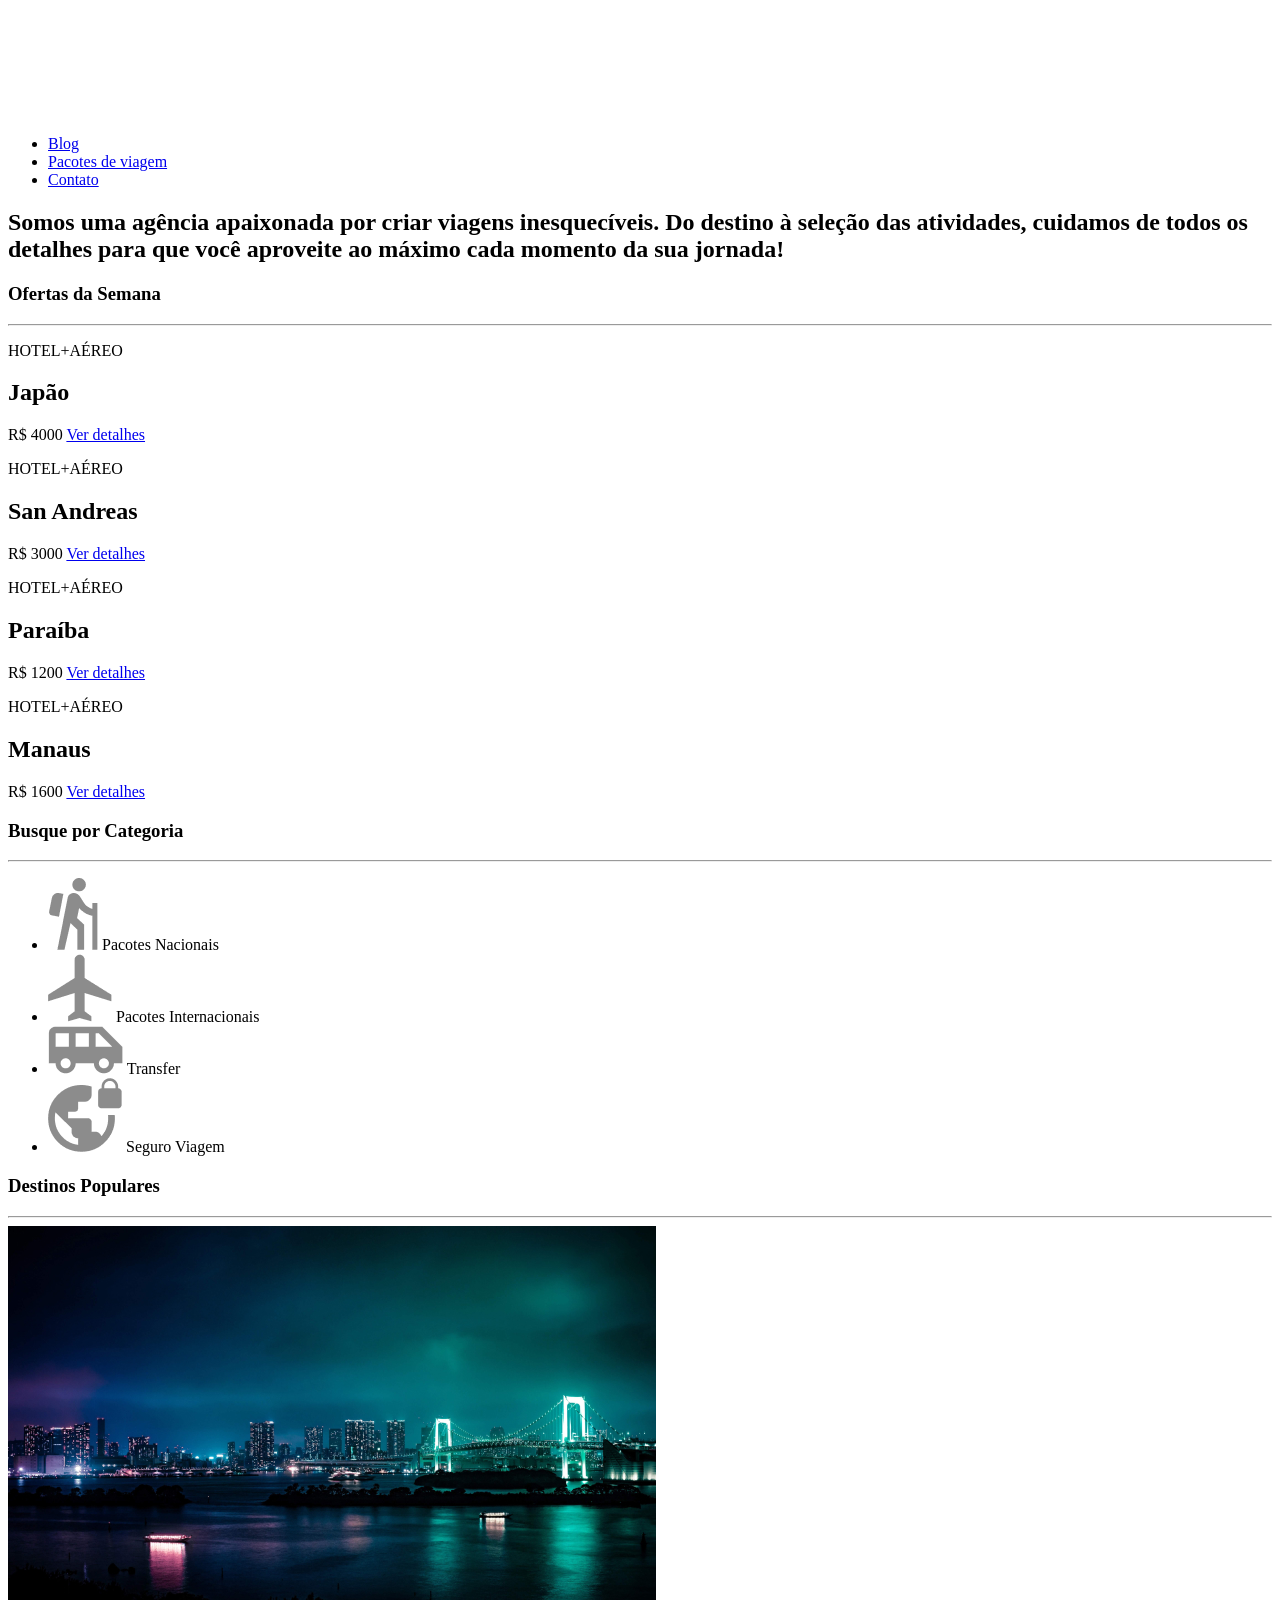
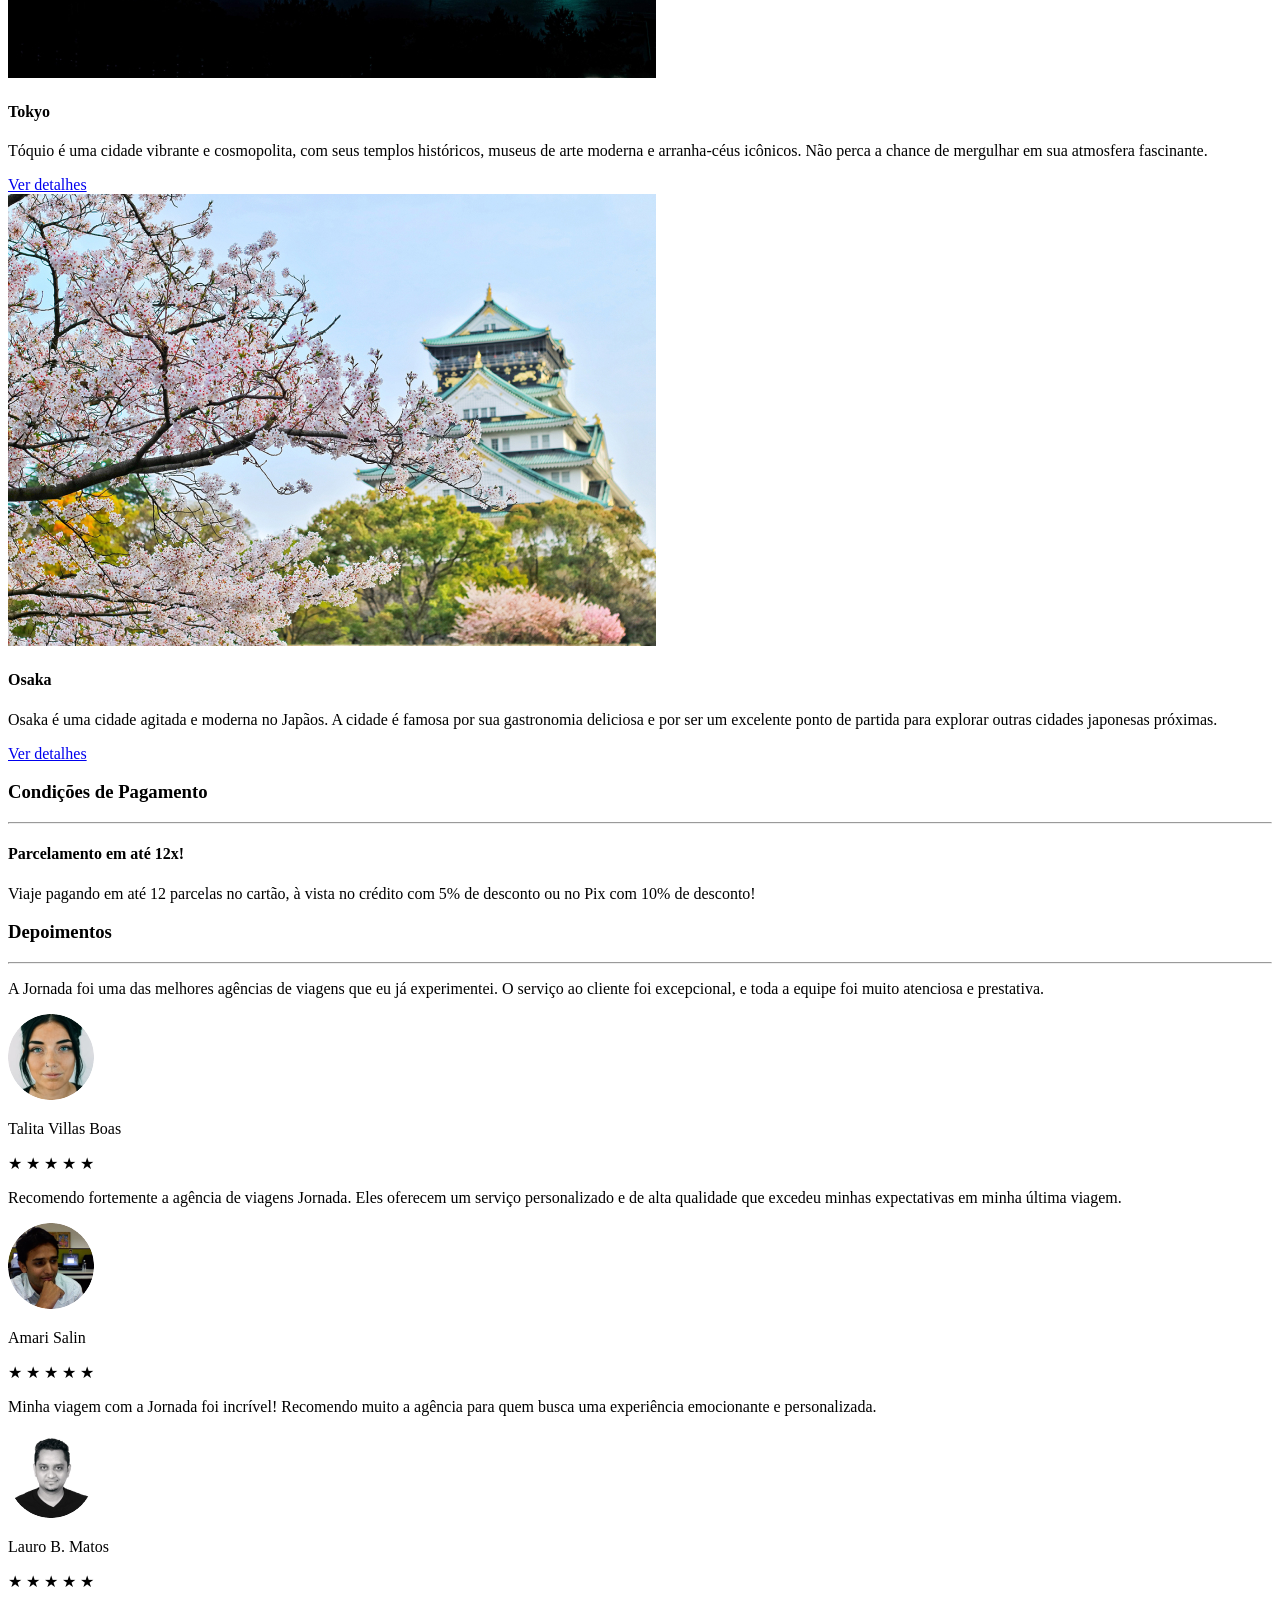
==== index.html @ 406fa358 "Finaliza imagem pre rodape" ====
<!DOCTYPE html>
<html lang="pt-br">
<head>
    <meta charset="UTF-8">
    <meta name="viewport" content="width=device-width, initial-scale=1.0">
    <title>Jornada Viagens</title>
    <link rel="stylesheet" href="/jornada-viagens/css/styles.css">
    <link rel="shortcut icon" href="favicon.png" type="image/x-icon">
</head>
<body>
    <header>
        <a href="index.html" title="Voltar para a página inicial"  class="logo" target="_blank">
            <picture>
                <source media="(min-width:1024px)" srcset="img/header-e-rodapes/logo-branco-desktop.png">
                <img src="img/header-e-rodapes/simbolo_white.png" alt="Logo da agência Jornda Viagens.">
            </picture>
        </a>
        <div class="navegation-menu">
            <label for="menu"><img src="img/header-e-rodapes/menu.svg" alt="menu de navegação" class="menu"></label>
        <input type="checkbox" id="menu" hidden>
        <nav>
            <ul class="list-links">
            <li><a href="blog.html" title="Acessar o blog" target="_blank">Blog</a></li>
            <li><a href="pacotes.html" title="Acessar pacotes de viagens" target="_blank">Pacotes de viagem</a></li>
            <li><a href="contato.html" title="Acessar contatos" target="_blank">Contato</a></li>
            </ul>
        </nav>
        </input>
        </div>
    </header>
    <main>
        <section class="hero">
            <div class="hero-img"></div>
            <h2>Somos uma agência apaixonada por criar viagens inesquecíveis. Do destino à seleção das atividades, cuidamos de todos os detalhes para que você aproveite ao máximo cada momento da sua jornada!</h2>
        </section>
        <section class="offers">
            <div class="section-title">
                <h3 >Ofertas da Semana</h3>
                <hr>
            </div>
            <div class="offers-cards">
                <article class="card japao">
                    <div>
                        <p>HOTEL+AÉREO</p>
                        <h2>Japão</h2>
                    </div>
                    <span>R$ 4000</span>
                    <a href="destino.html" class="button" target="_blank">Ver detalhes</a>
                </article>
                <article class="card sanAndreas">
                    <div>
                        <p>HOTEL+AÉREO</p>
                        <h2>San Andreas</h2>
                    </div>
                    <span>R$ 3000</span>
                    <a href="destino.html" class="button" target="_blank">Ver detalhes</a>
                </article>
                <article class="card paraiba">
                    <div>
                        <p>HOTEL+AÉREO</p>
                        <h2>Paraíba</h2>
                    </div>
                    <span>R$ 1200</span>
                    <a href="destino.html" class="button" target="_blank">Ver detalhes</a>
                </article>
                <article class="card manaus">
                    <div>
                        <p>HOTEL+AÉREO</p>
                        <h2>Manaus</h2>
                    </div>
                    <span>R$ 1600</span>
                    <a href="destino.html" class="button" target="_blank">Ver detalhes</a>
                </article>
            </div>
        </section>
        <section class="categories">
            <div class="section-title">
                <h3 >Busque por Categoria</h3>
                <hr>
            </div>
            <ul class="list-categories">
                <li>
                    <a class="card-categories" title="Buscar por categorias de pacotes nacionais" target="_blank">
                        <picture><img src="img/mobile/homepage/icone-pacotes-nacionais.png" alt="Ícone cinza para busca de categorias de Pacotes Nacionais"></picture>
                        <span>Pacotes Nacionais</span>
                    </a>
                </li>
                <li>
                    <a class="card-categories" title="Buscar por categorias de pacotes internacionais" target="_blank">
                        <picture><img src="img/mobile/homepage/icone-pacotes-interacionais.png" alt="Ícone cinza para busca de categorias de Pacotes Internacionais"></picture>
                        <span>Pacotes Internacionais</span>
                    </a>
                </li>
                <li>
                    <a class="card-categories" title="Buscar por categorias de tranfers" target="_blank">
                        <picture><img src="img/mobile/homepage/icone-transfer.png" alt="Ícone cinza para busca de categorias de Transfer"></picture>
                        <span>Transfer</span>
                    </a>
                </li>
                <li>
                    <a class="card-categories" title="Buscar por categorias de seguros de viagens" target="_blank">
                        <picture><img src="img/mobile/homepage/icone-seguro-viagem.png" alt="Ícone cinza para busca de categorias de Seguro Viagem"></picture>
                        <span>Seguro Viagem</span>
                    </a>
                </li>
            </ul>
        </section> 
        <section class="destination">
            <div class="section-title">
                <h3>Destinos Populares</h3>
                <hr>
            </div>
            <div class="destination-items">
                <article>
                    <picture class="card-item tokyo">  
                        <source media="(min-width: 1440px)" srcset="img/desktop/homepage/tokyo.jpg">
                        <source media="(min-width: 768px)" srcset="img/tablet/homepage/tokyo.jpg">
                        <img src="img/mobile/homepage/tokyo.jpg" alt="Paisagem do destino de Tokyo.">
                    </picture>
                    <div class="text-content">
                        <h4>Tokyo</h4>
                        <p>Tóquio é uma cidade vibrante e cosmopolita, com seus templos históricos, museus de arte moderna e arranha-céus icônicos. Não perca a chance de mergulhar em sua atmosfera fascinante.</p>
                    </div>
                    <footer>
                        <a href="#" class="button" target="_blank"  title="Acesse detalhes do destino de Tokyo">Ver detalhes</a>
                    </footer>
                </article>
                <article>
                    <picture class="card-item osaka">
                        <source media="(min-width: 1440px)" srcset="img/desktop/homepage/osaka.jpg">
                        <source media="(min-width: 768px)" srcset="img/tablet/homepage/osaka.jpg">
                        <img src="img/mobile/homepage/osaka.jpg" alt="Paisagem do destino de Osaka.">
                    </picture>
                    <div class="text-content">
                        <h4 >Osaka</h4>
                        <p>Osaka é uma cidade agitada e moderna no Japãos. A cidade é famosa por sua gastronomia deliciosa e por ser um excelente ponto de partida para explorar outras cidades japonesas próximas.</p>
                    </div>
                    <footer>
                        <a href="#" class="button" target="_blank"  title="Acesse detalhes do destino de Osaka">Ver detalhes</a>
                    </footer>
                </article>
            </div>
        </section>
        <section class="payments">
            <div class="section-title">
                <h3>Condições de Pagamento</h3>
                <hr>
            </div>
            <div class="content">
                <div class="text-content">
                    <h4>Parcelamento em até 12x!</h4>
                    <p>Viaje pagando em até 12 parcelas no cartão, à vista no crédito com 5% de desconto ou no Pix com 10% de desconto! </p>
                </div>
                <div class="gallery-content">
                    <div class="gallery first-img"></div>
                    <div class="gallery second-img"></div>
                    <div class="gallery third-img"></div>
                </div>
            </div>
        </section>
        <section class="testimonial">
            <div class="section-title">
                 <h3>Depoimentos</h3>
                <hr>
            </div>
            <div class="testimonial-content">
                <article>
                    <p>A Jornada foi uma das melhores agências de viagens que eu já experimentei. O serviço ao cliente foi excepcional, e toda a equipe foi muito atenciosa e prestativa.</p>
                    <footer class="profile">
                            <img src="img/mobile/homepage/Avatar-Talita.png" alt="Imagem de perfil da cliente Talita Villas Boas">                        
                            <p>Talita Villas Boas</p>
                            <div class="rating">
                                <span>★</span>
                                <span>★</span>
                                <span>★</span>
                                <span>★</span>
                                <span>★</span>                    
                        </div>
                    </footer>
                </article>
                <article>
                <p>Recomendo fortemente a agência de viagens Jornada. Eles oferecem um serviço personalizado e de alta qualidade que excedeu minhas expectativas em minha última viagem.</p>
                    <footer class="profile">
                        <img src="img/mobile/homepage/Avatar-Amari.png" alt="Imagem de perfil do cliente Amari Salin">                        
                            <p>Amari Salin</p>
                            <div class="rating">
                                <span>★</span>
                                <span>★</span>
                                <span>★</span>
                                <span>★</span>
                                <span>★</span>                    
                        </div>
                    </footer>
                </article>
                <article>
                <p>Minha viagem com a Jornada foi incrível! Recomendo muito a agência para quem busca uma experiência emocionante e personalizada.</p>
                    <footer class="profile">
                        <img src="img/mobile/homepage/Avatar-Lauro.png" alt="Imagem de perfil do clienteLauro B. Matos">                        
                            <p>Lauro B. Matos</p>
                            <div class="rating">
                                <span>★</span>
                                <span>★</span>
                                <span>★</span>
                                <span>★</span>
                                <span>★</span>                    
                        </div>
                    </footer>
                </article>
               </div>
        </section>
    </main>
    <footer>
        <div class="bg-content"></div>
    </footer>
    
</body>
</html>
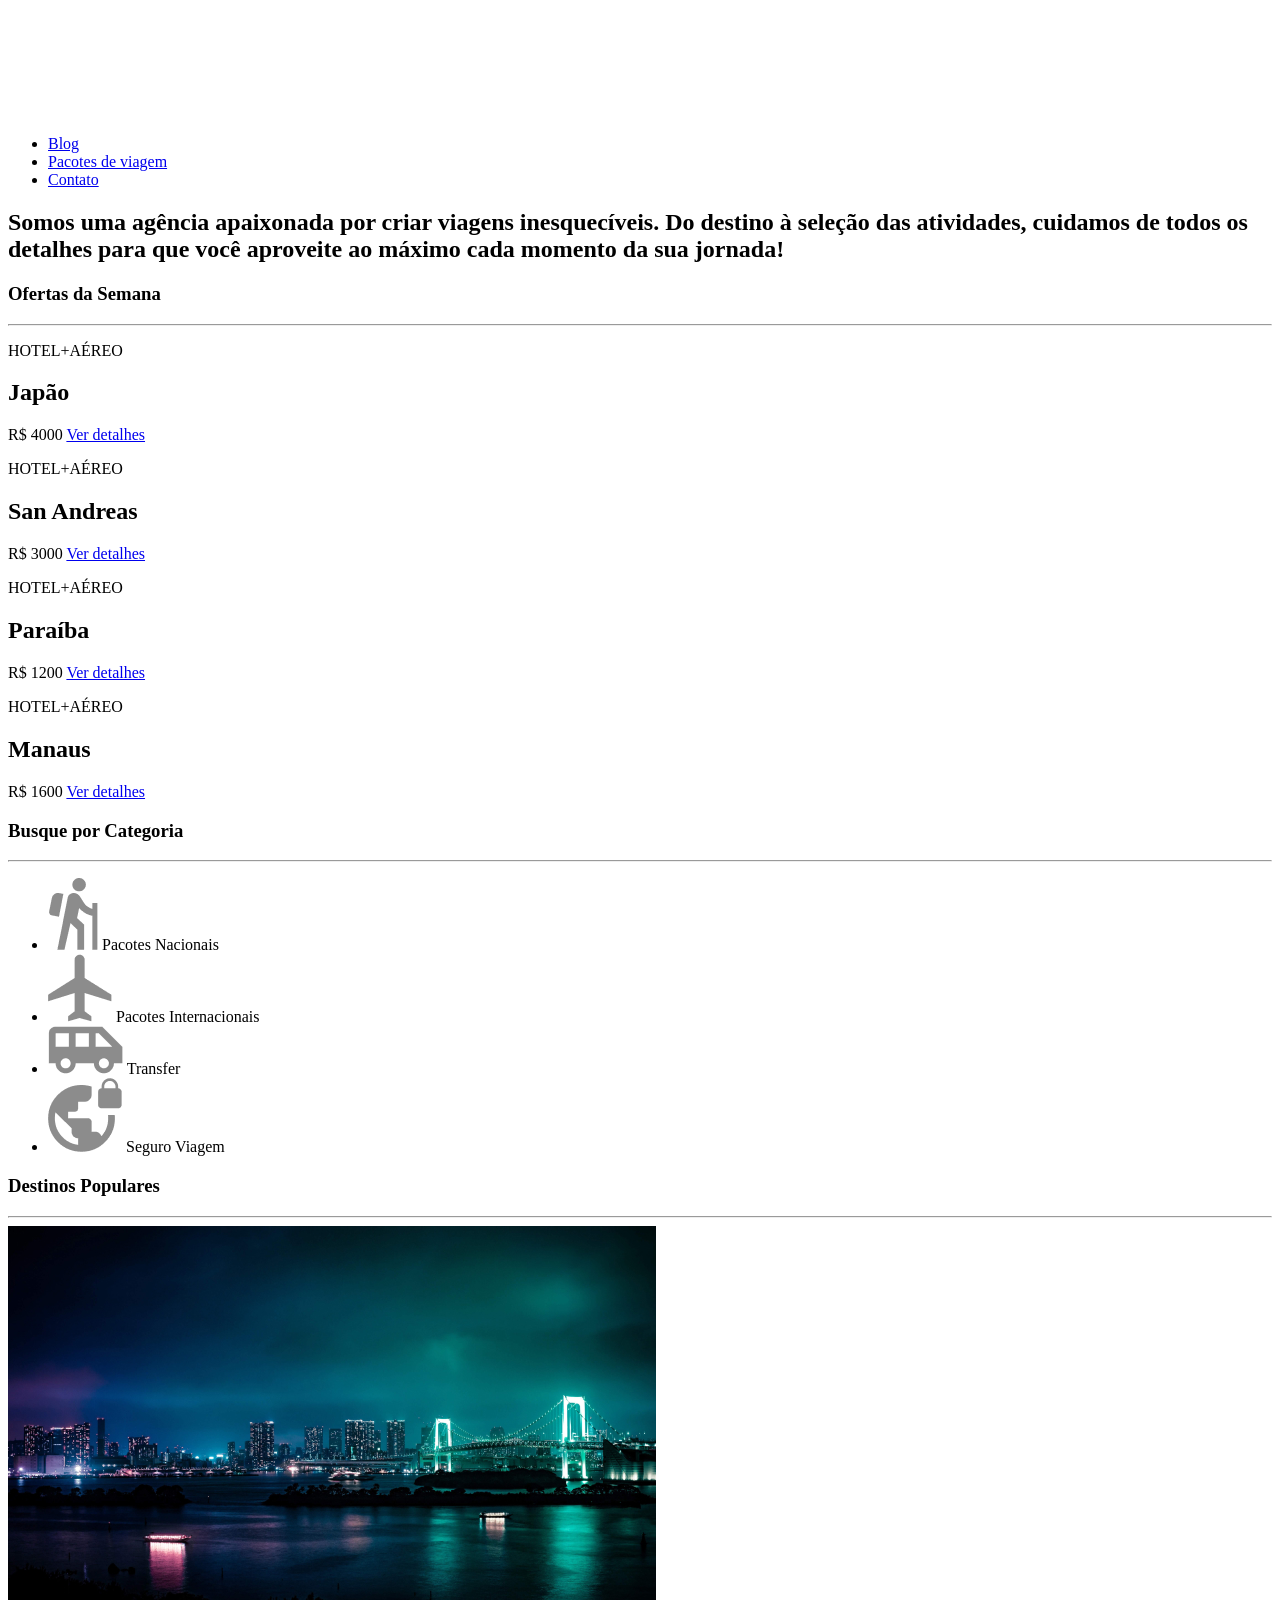
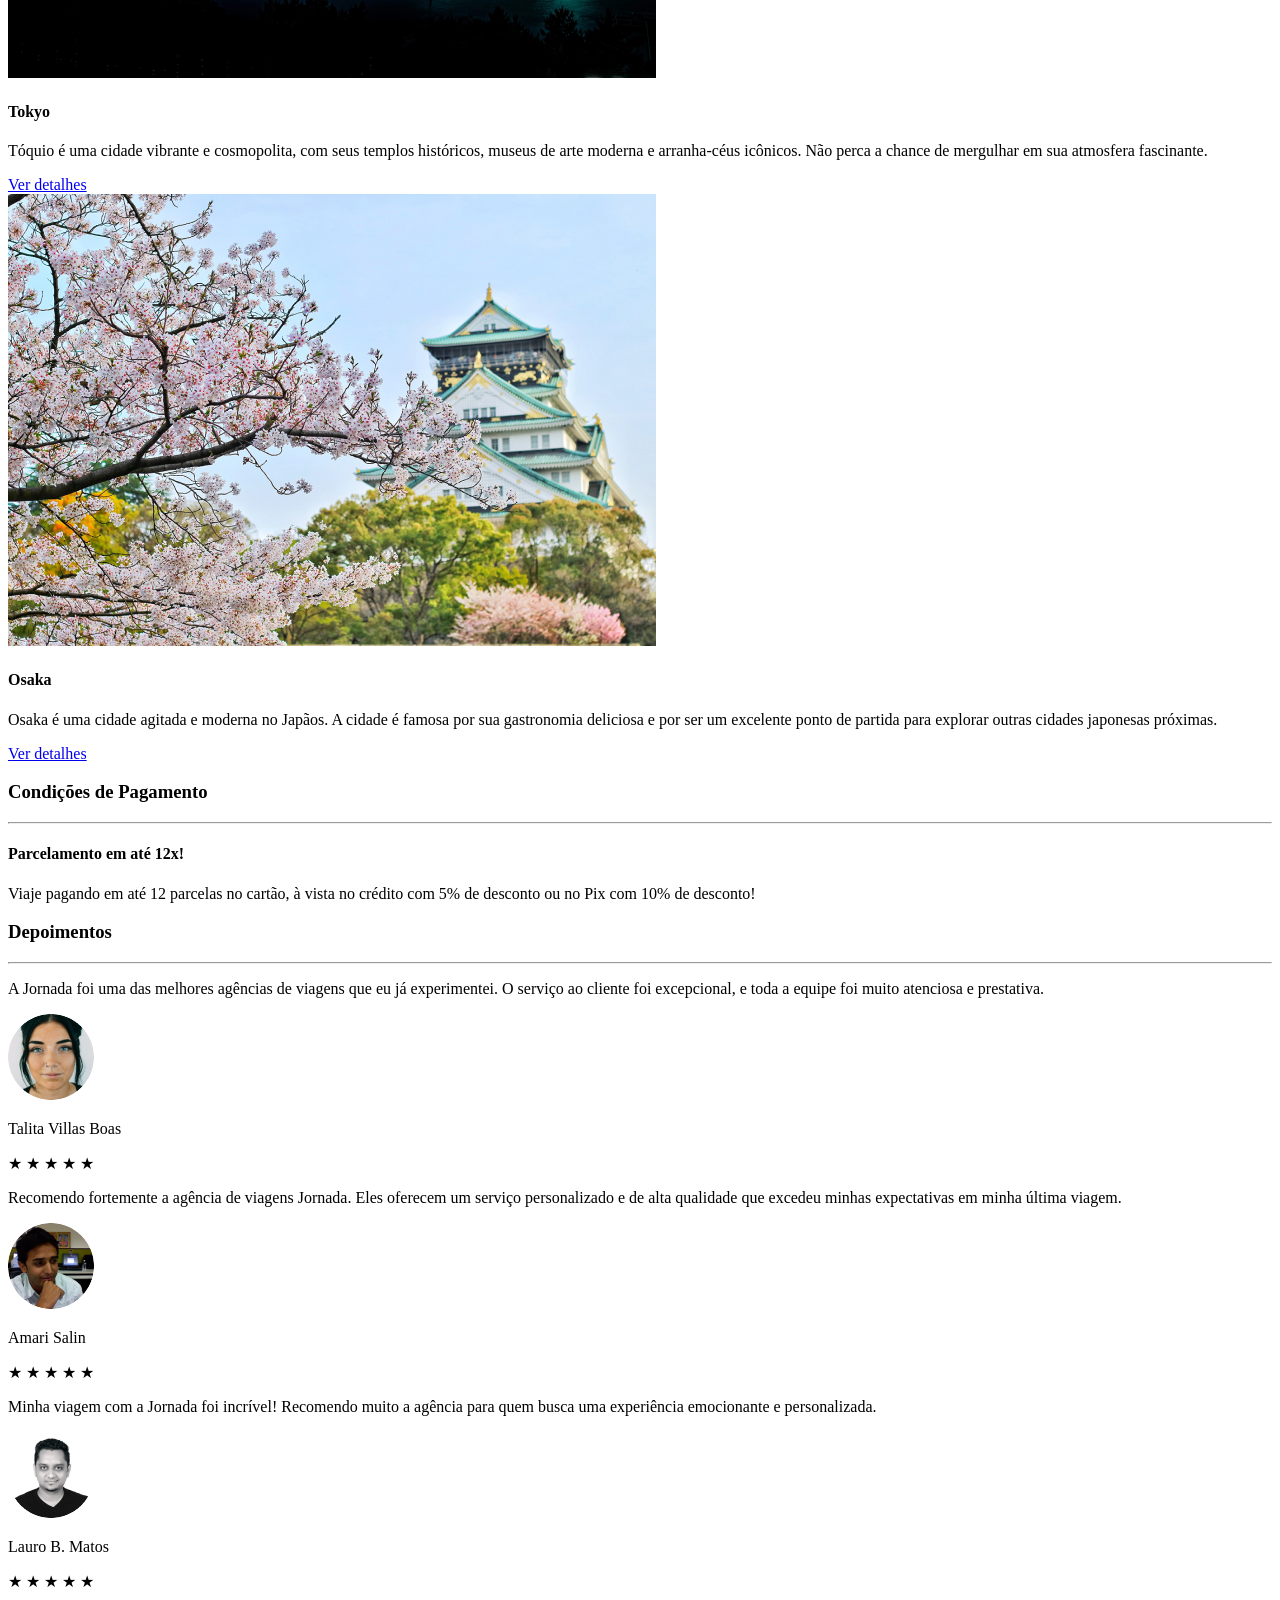
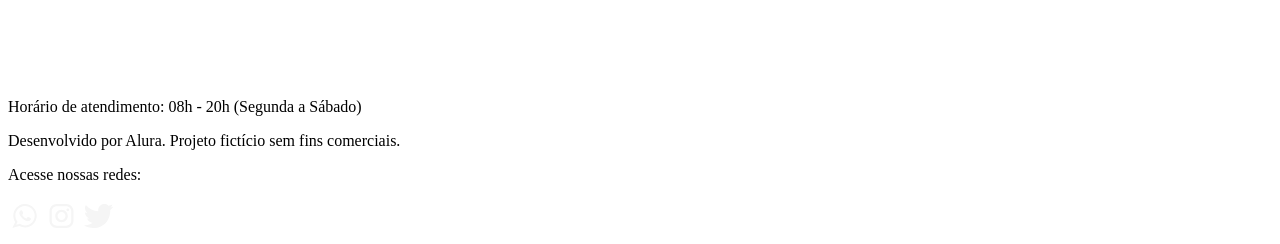
==== commit eb0f41dd: "Finaliza rodape" ====
--- a/index.html
+++ b/index.html
@@ -208,10 +208,22 @@
                 </article>
                </div>
         </section>
+        <section class="bg-content"></section>
     </main>
-    <footer>
-        <div class="bg-content"></div>
+    <footer class="footer-content">   
+            <div class="footer-content-text">
+                <img src="img/header-e-rodapes/logo-branco-footer.png" alt="Logo branco da Agência Jornada Viagens">
+                <p>Horário de atendimento: 08h - 20h (Segunda a Sábado)</p>
+                <p>Desenvolvido por Alura. Projeto fictício sem fins comerciais.</p>
+            </div>
+            <div class="footer-content-socialmedia">
+                <p>Acesse nossas redes:</p>
+                <div class="socialmedia">
+                    <img src="img/header-e-rodapes/whatsapp.svg" alt="Ícone de contato via Whatsapp para Agência Jornada Viagens">
+                    <img src="img/header-e-rodapes/instragam.svg" alt="Ícone de contato via Instragam para Agência Jornada Viagens">
+                    <img src="img/header-e-rodapes/twiter.svg" alt="Ícone de contato via Twitter para Agência Jornada Viagens">
+                </div>
+            </div>   
     </footer>
-    
 </body>
 </html>
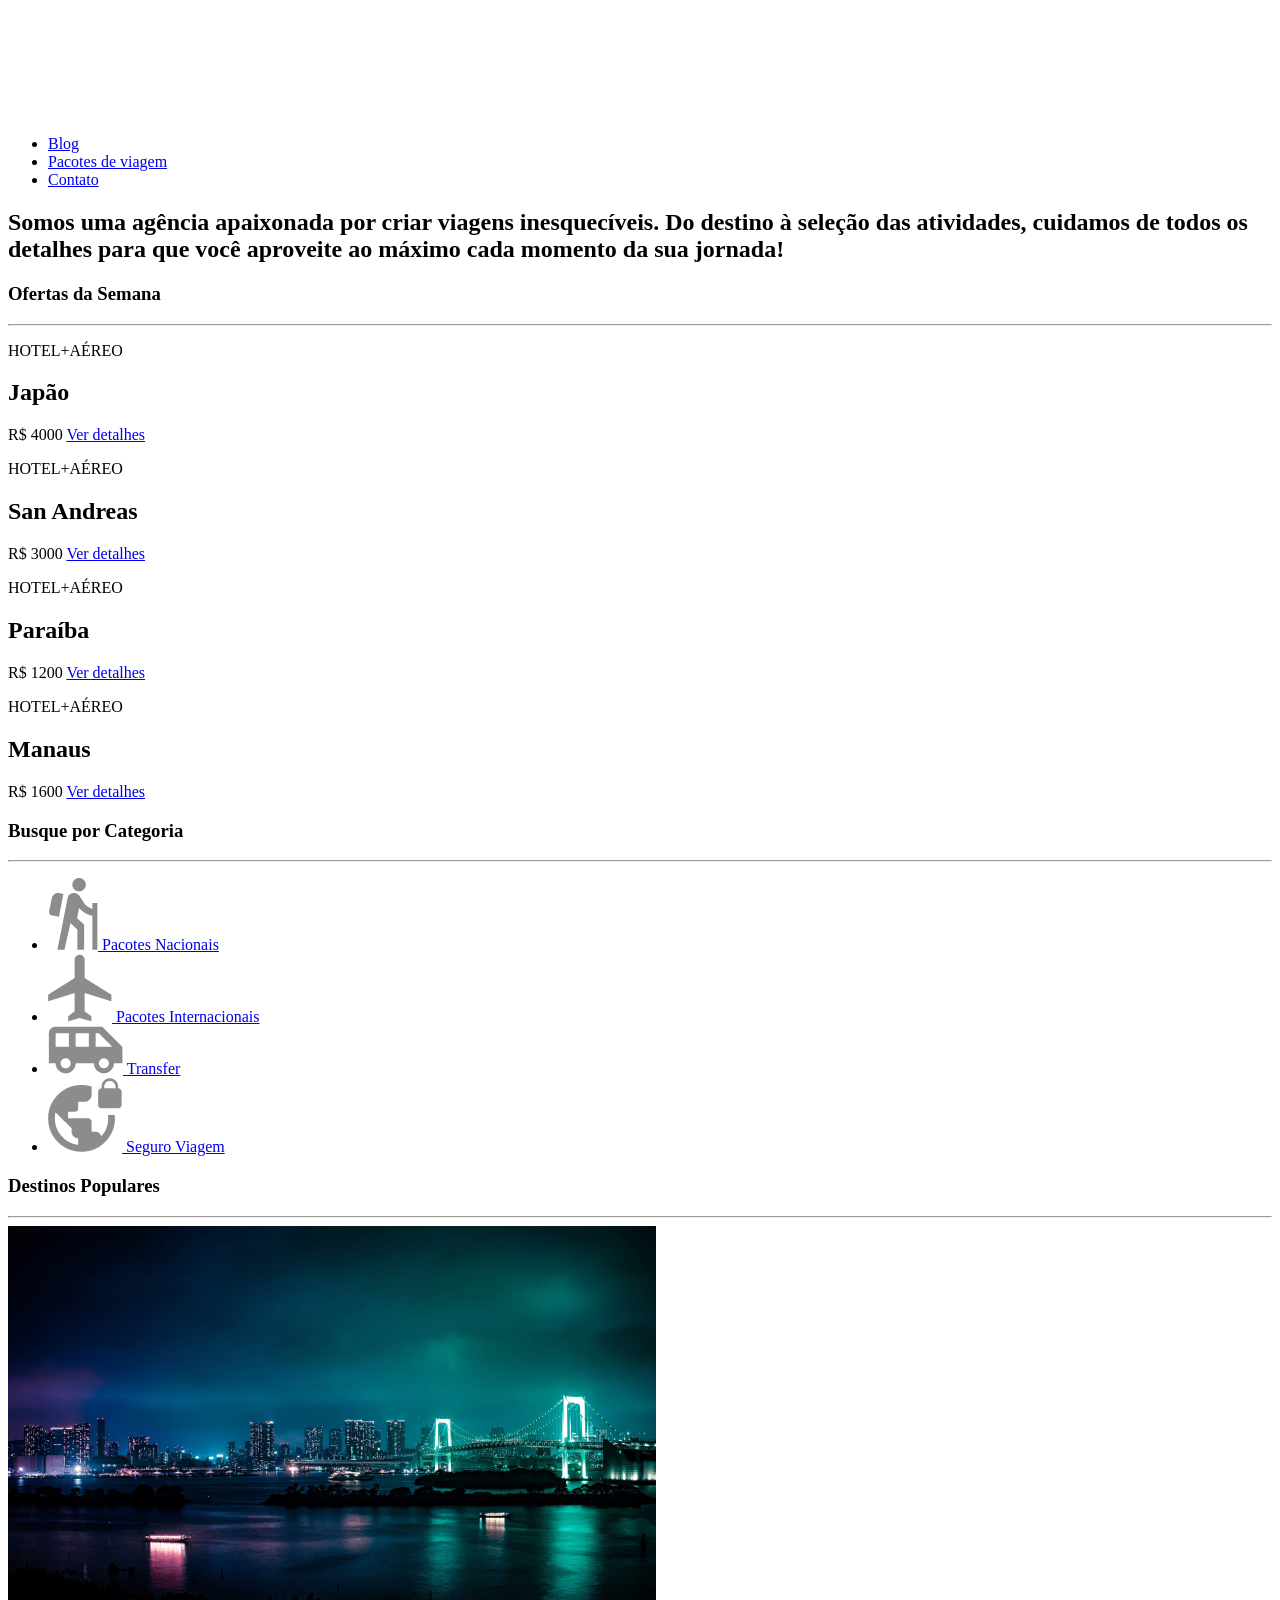
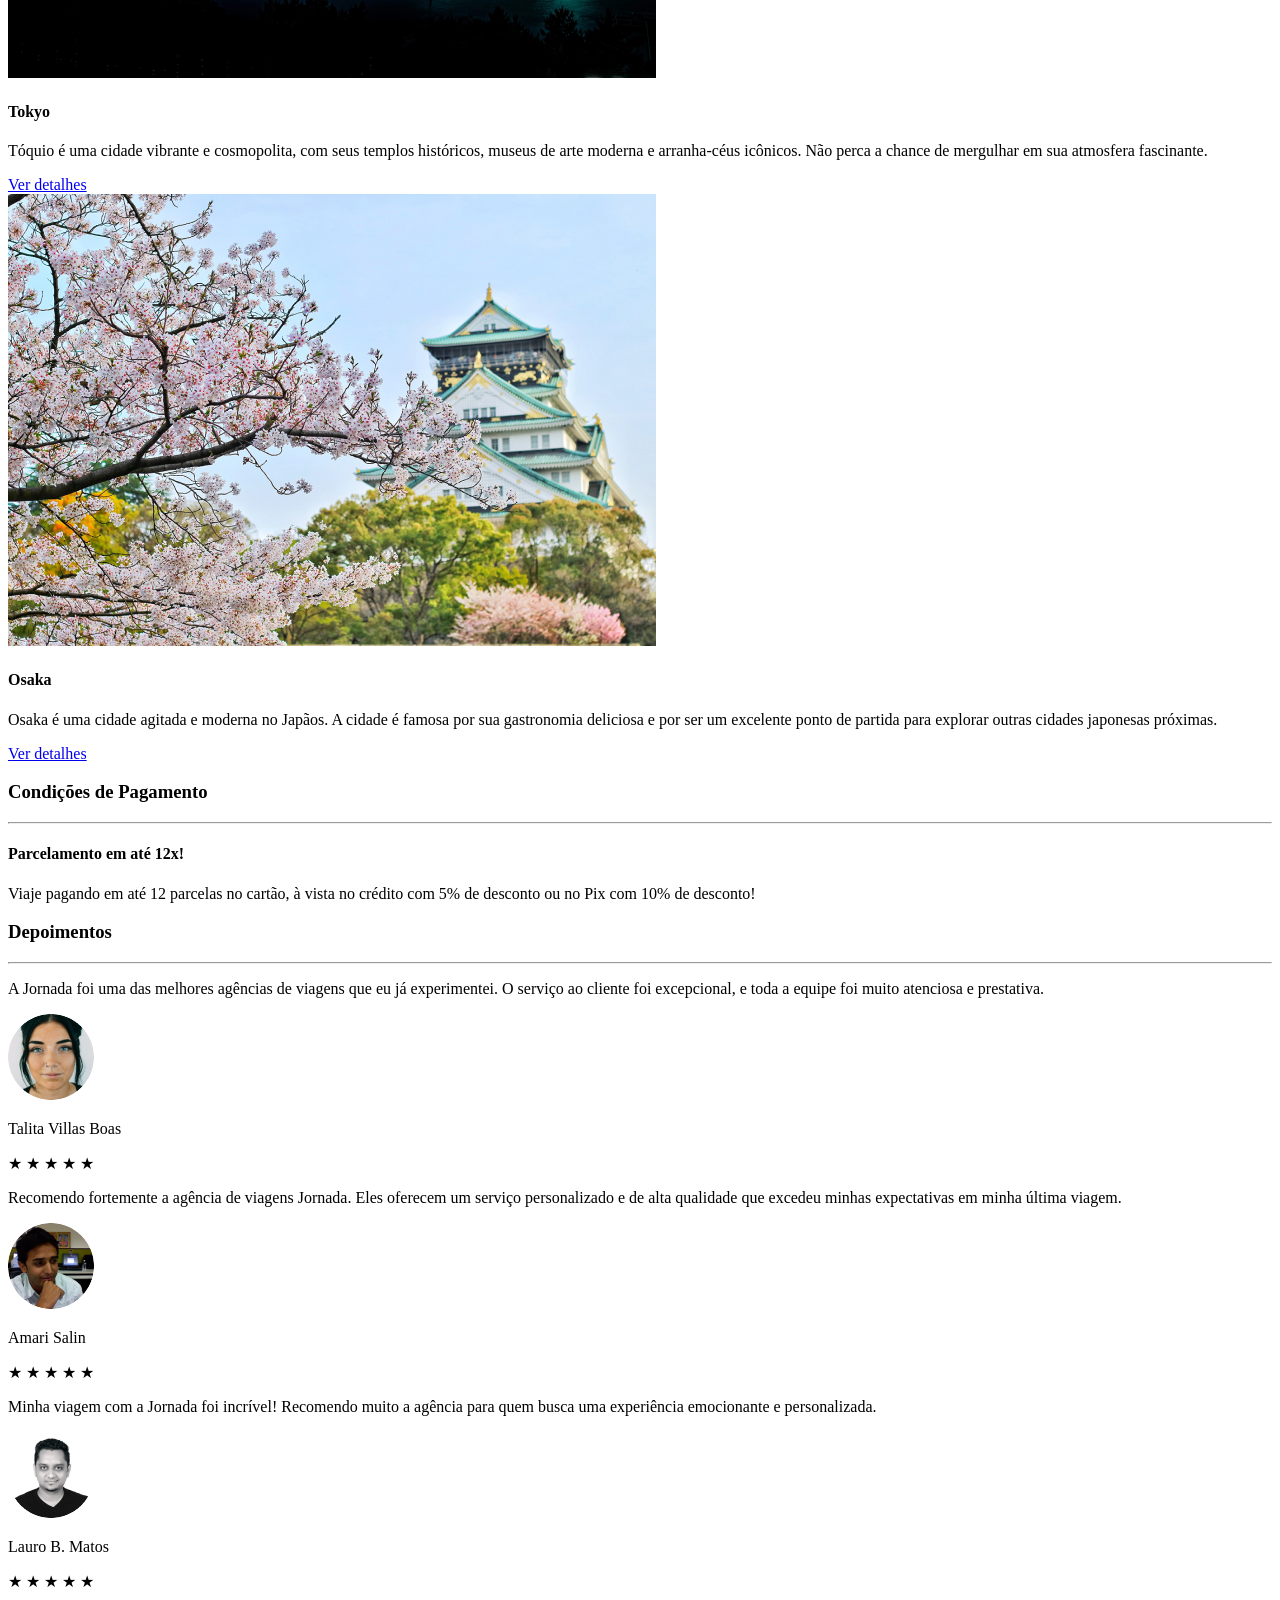
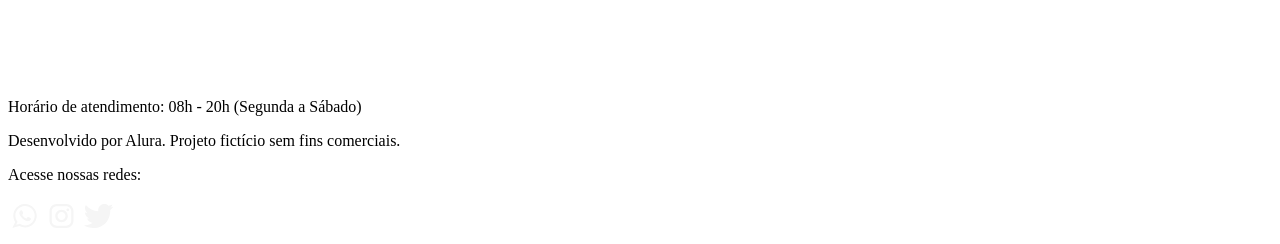
==== commit b0b618bb: "Corrige html" ====
--- a/index.html
+++ b/index.html
@@ -80,25 +80,25 @@
             </div>
             <ul class="list-categories">
                 <li>
-                    <a class="card-categories" title="Buscar por categorias de pacotes nacionais" target="_blank">
+                    <a href="#" class="card-categories" title="Buscar por categorias de pacotes nacionais" target="_blank">
                         <picture><img src="img/mobile/homepage/icone-pacotes-nacionais.png" alt="Ícone cinza para busca de categorias de Pacotes Nacionais"></picture>
                         <span>Pacotes Nacionais</span>
                     </a>
                 </li>
                 <li>
-                    <a class="card-categories" title="Buscar por categorias de pacotes internacionais" target="_blank">
+                    <a href="#" class="card-categories" title="Buscar por categorias de pacotes internacionais" target="_blank">
                         <picture><img src="img/mobile/homepage/icone-pacotes-interacionais.png" alt="Ícone cinza para busca de categorias de Pacotes Internacionais"></picture>
                         <span>Pacotes Internacionais</span>
                     </a>
                 </li>
                 <li>
-                    <a class="card-categories" title="Buscar por categorias de tranfers" target="_blank">
+                    <a href="#" class="card-categories" title="Buscar por categorias de tranfers" target="_blank">
                         <picture><img src="img/mobile/homepage/icone-transfer.png" alt="Ícone cinza para busca de categorias de Transfer"></picture>
                         <span>Transfer</span>
                     </a>
                 </li>
                 <li>
-                    <a class="card-categories" title="Buscar por categorias de seguros de viagens" target="_blank">
+                    <a href="#" class="card-categories" title="Buscar por categorias de seguros de viagens" target="_blank">
                         <picture><img src="img/mobile/homepage/icone-seguro-viagem.png" alt="Ícone cinza para busca de categorias de Seguro Viagem"></picture>
                         <span>Seguro Viagem</span>
                     </a>
@@ -208,20 +208,22 @@
                 </article>
                </div>
         </section>
-        <section class="bg-content"></section>
+        <section class="bottom-hero">
+            <div class="hero-img"></div>
+        </section>
     </main>
-    <footer class="footer-content">   
-            <div class="footer-content-text">
+    <footer class="main-footer">   
+            <div class="footer-content">
                 <img src="img/header-e-rodapes/logo-branco-footer.png" alt="Logo branco da Agência Jornada Viagens">
                 <p>Horário de atendimento: 08h - 20h (Segunda a Sábado)</p>
                 <p>Desenvolvido por Alura. Projeto fictício sem fins comerciais.</p>
             </div>
-            <div class="footer-content-socialmedia">
+            <div class="footer-social">
                 <p>Acesse nossas redes:</p>
                 <div class="socialmedia">
-                    <img src="img/header-e-rodapes/whatsapp.svg" alt="Ícone de contato via Whatsapp para Agência Jornada Viagens">
-                    <img src="img/header-e-rodapes/instragam.svg" alt="Ícone de contato via Instragam para Agência Jornada Viagens">
-                    <img src="img/header-e-rodapes/twiter.svg" alt="Ícone de contato via Twitter para Agência Jornada Viagens">
+                    <a href="#" target="_blank" title="Entre em contato através do Whatsapp do Jornada Viagens"><img src="img/header-e-rodapes/whatsapp.svg" alt="Ícone de contato via Whatsapp para Agência Jornada Viagens"></a>
+                    <a href="" target="_blank" title="Acesse o Instagram do Jornada Viagens"><img src="img/header-e-rodapes/instagram.svg" alt="Ícone de contato via Instragam para Agência Jornada Viagens"></a>
+                    <a href="" target="_blank" title="Acesse o Twitter do Jornada Viagens"><img src="img/header-e-rodapes/twitter.svg" alt="Ícone de contato via Twitter para Agência Jornada Viagens"></a>
                 </div>
             </div>   
     </footer>
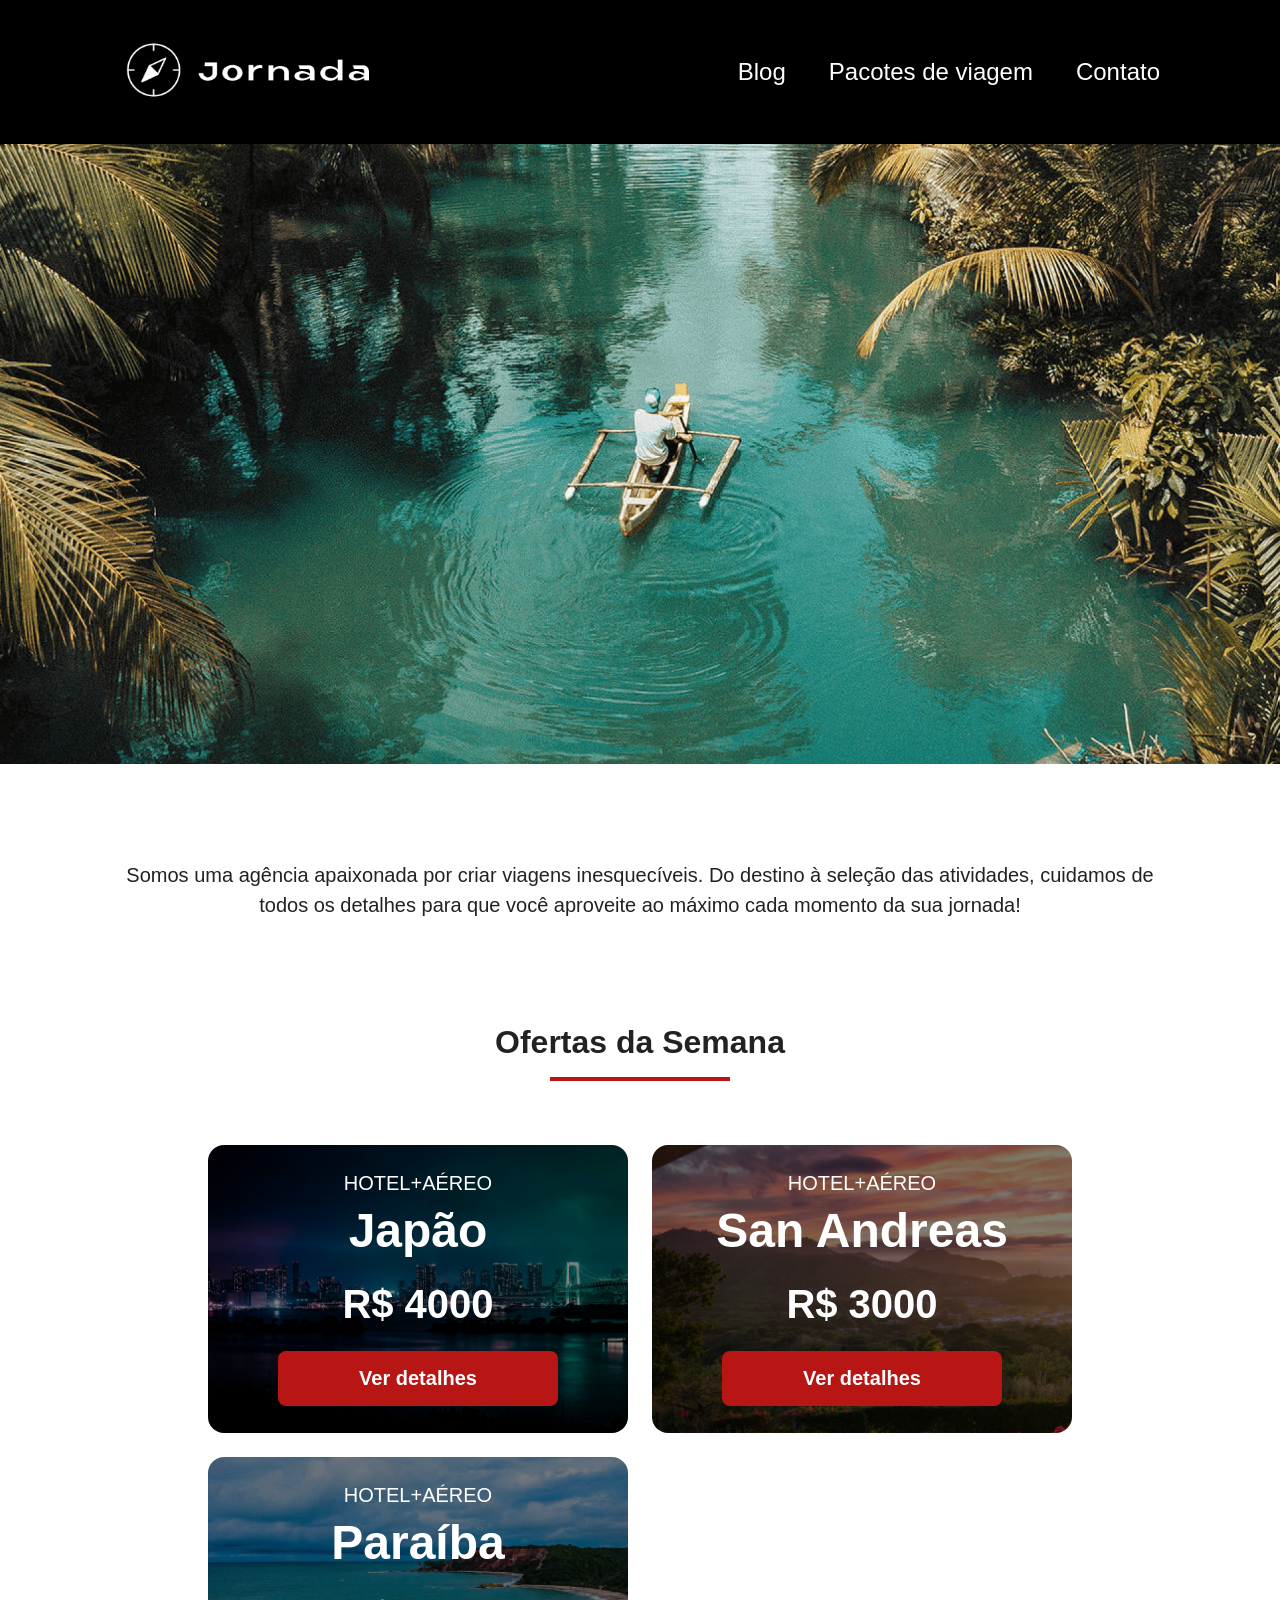
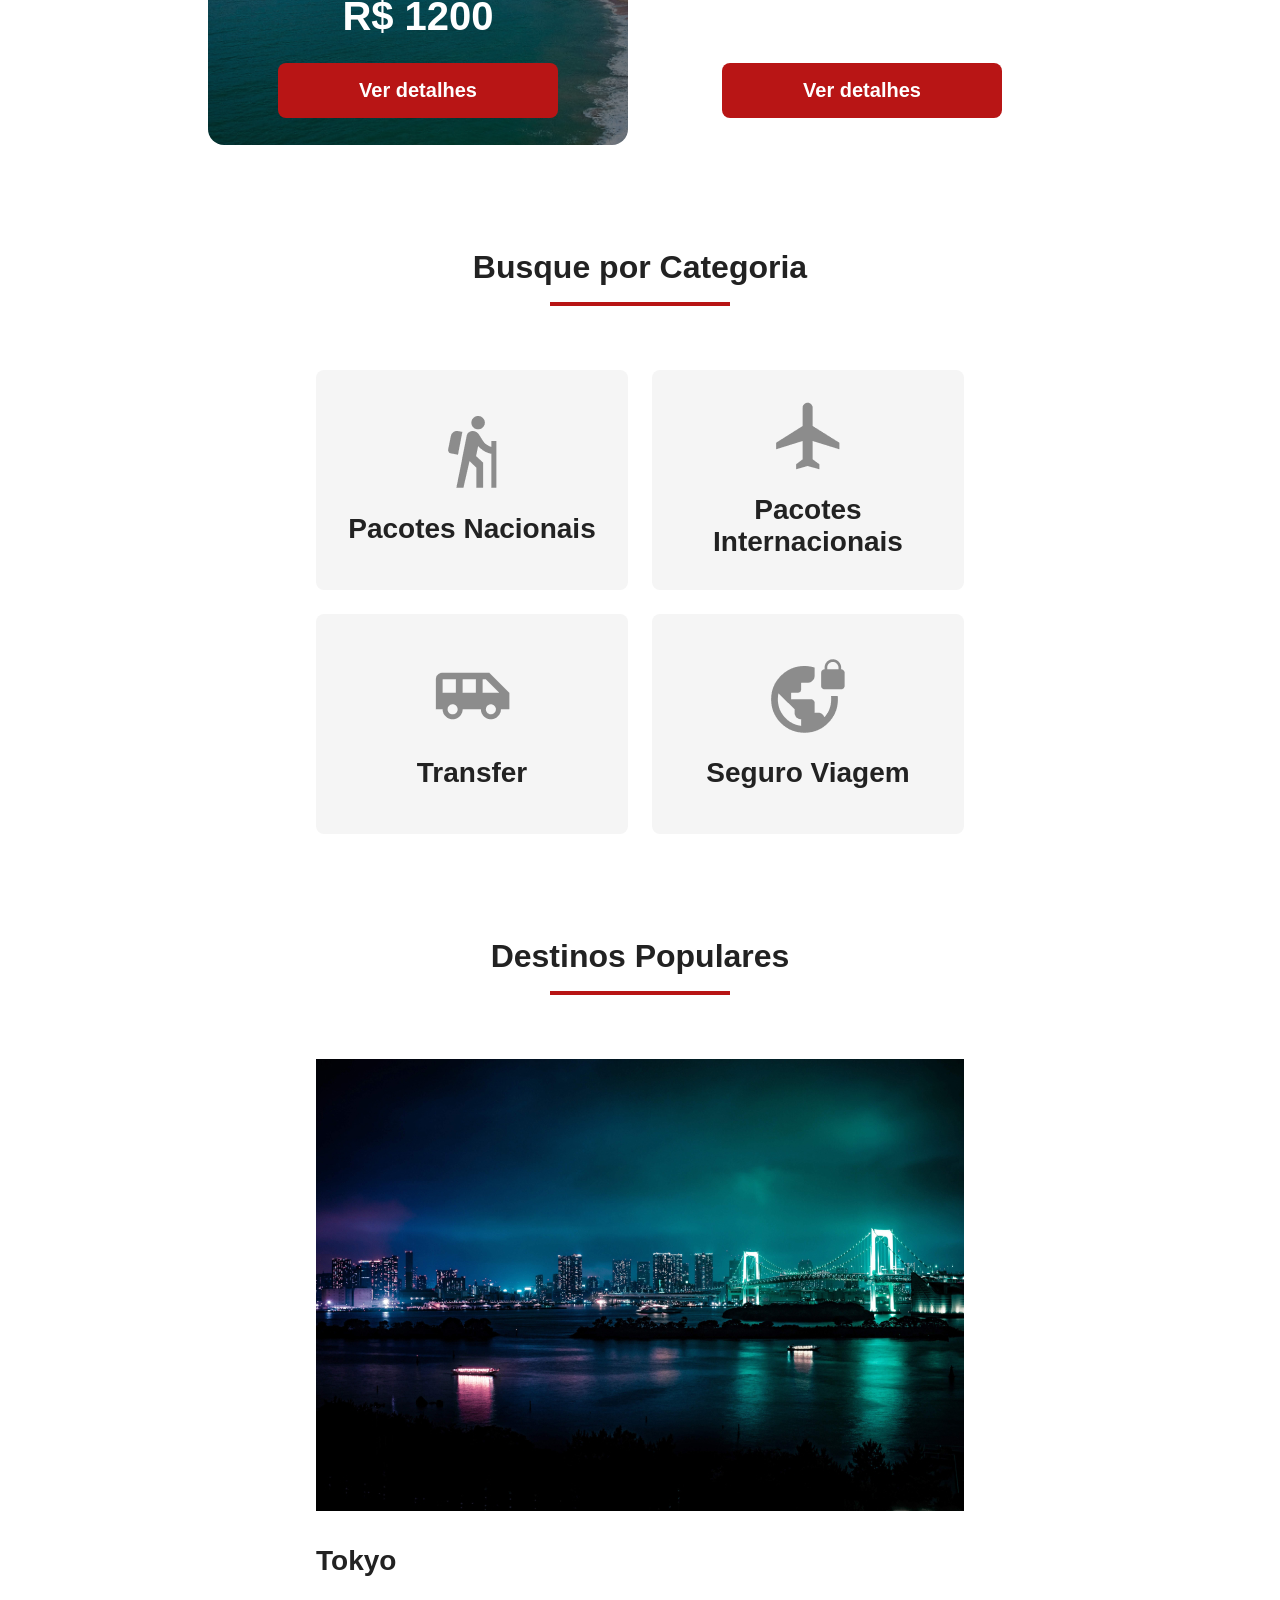
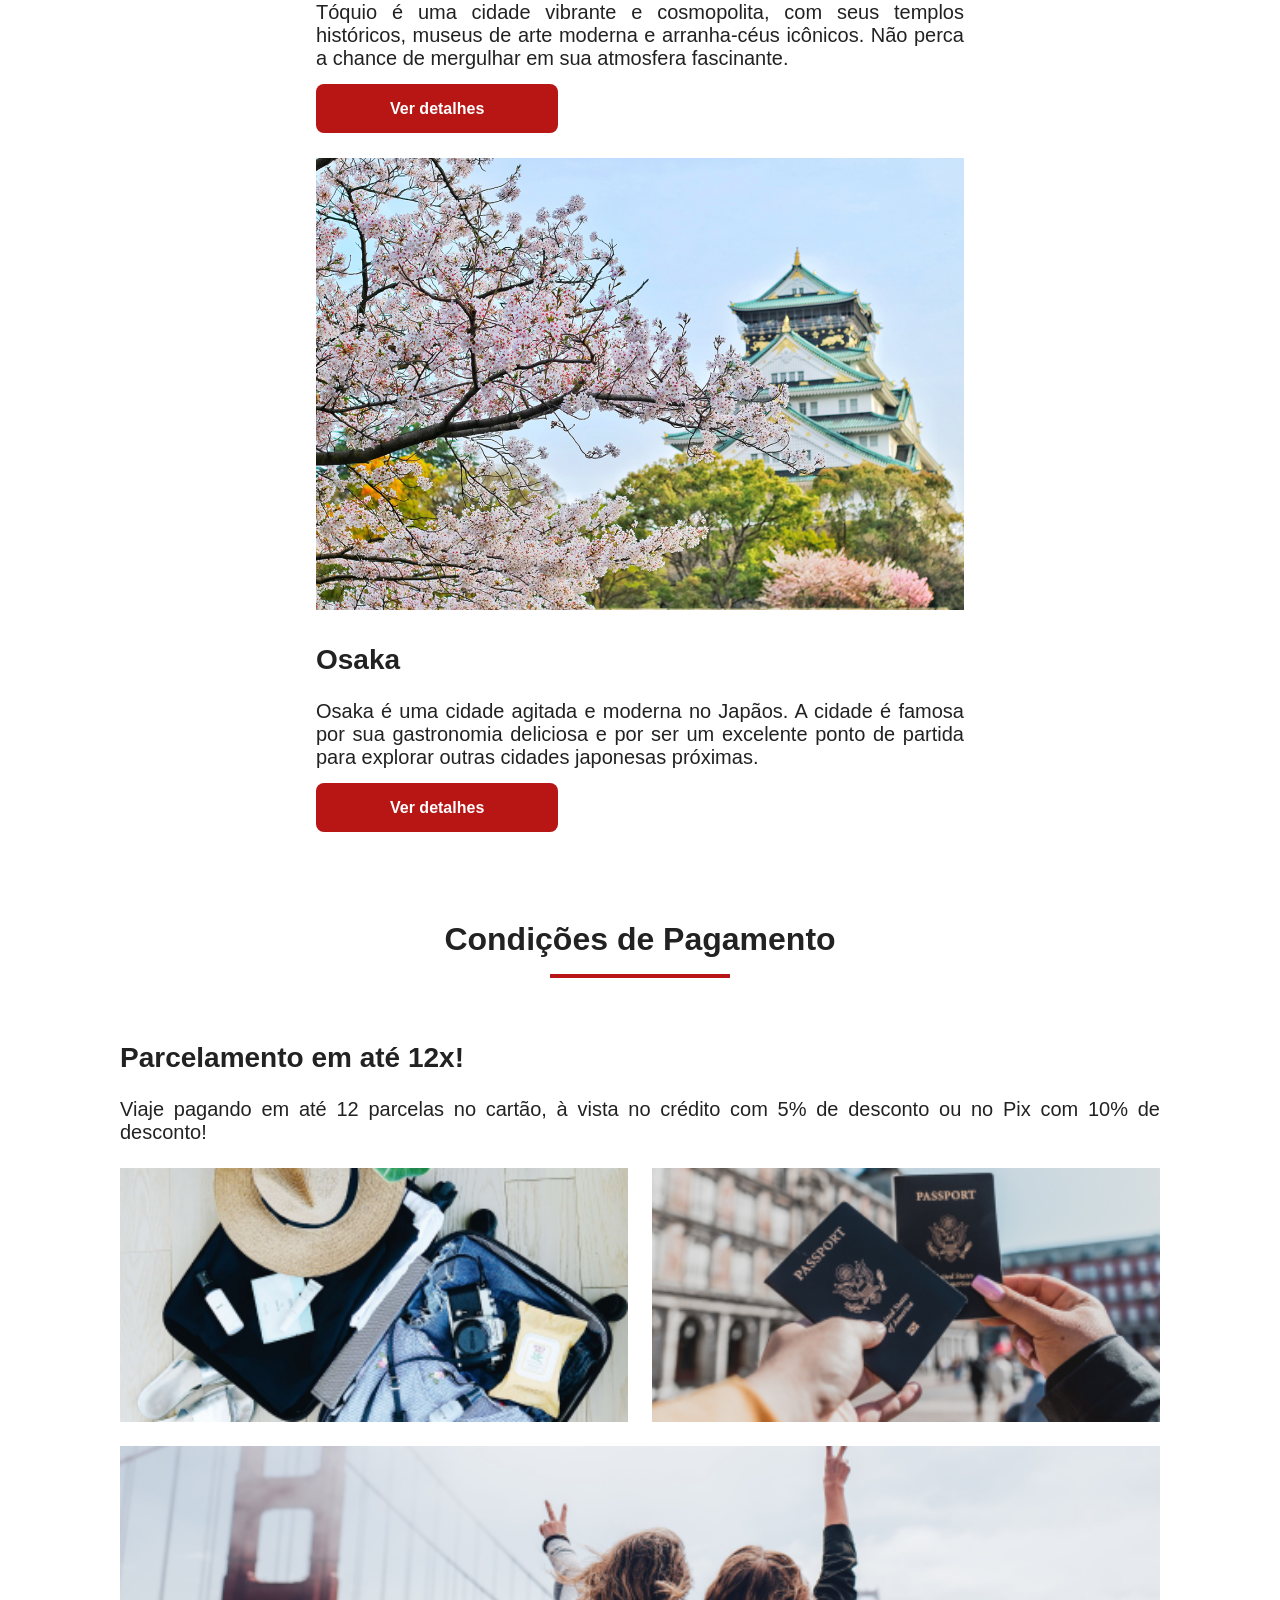
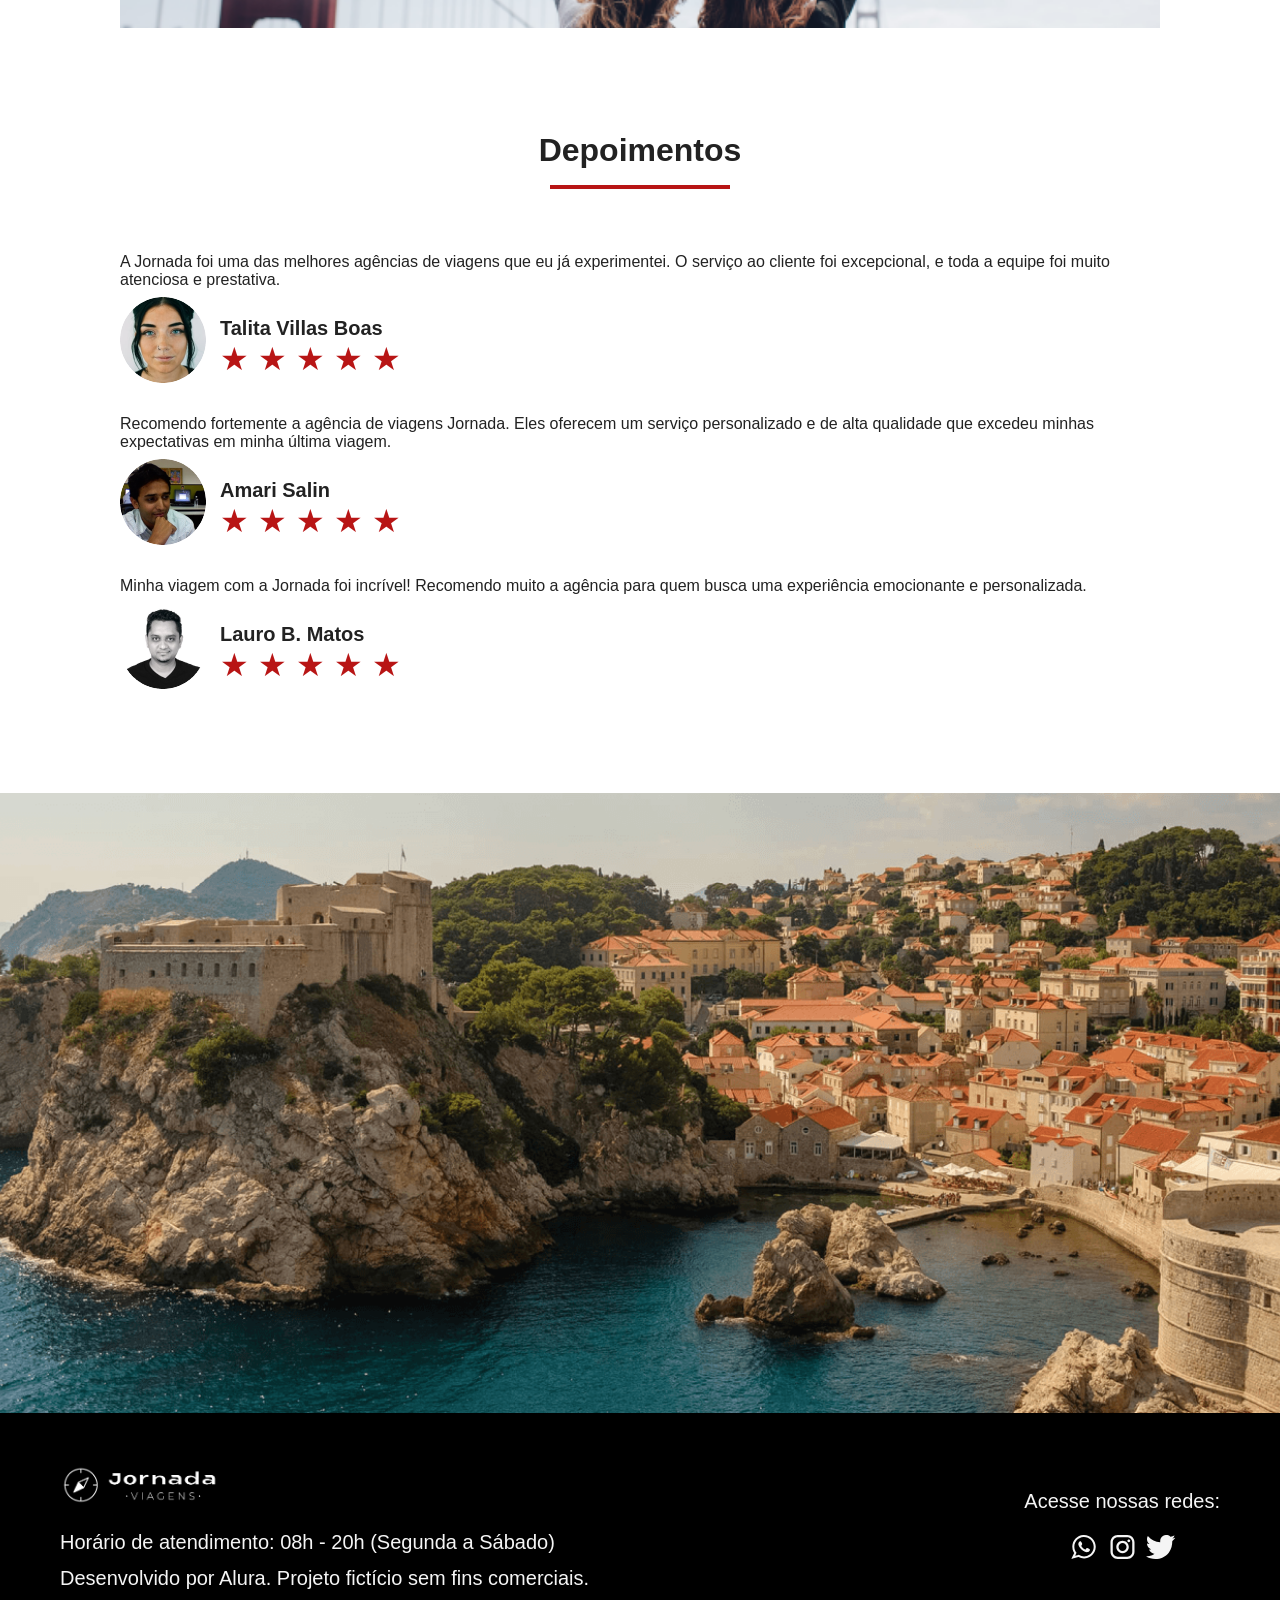
==== commit cb74fcde: "Adiciona meta description" ====
--- a/index.html
+++ b/index.html
@@ -3,8 +3,14 @@
 <head>
     <meta charset="UTF-8">
     <meta name="viewport" content="width=device-width, initial-scale=1.0">
+    <meta name="description" content="Jornada Viagens,uma agência apaixonada por criar viagens inesquecíveis.">
+    <meta property="og:title" content="Jornada Viagens">
+    <meta property="og:description" content="Uma agência apaixonada por criar viagens inesquecíveis.">
+    <meta property="og:image" content="https://lalaiskarla-br.github.io/jornada-viagens//img/header-e-rodapes/logo-branco-footer.png">
+    <meta property="og:url" content="https://lalaiskarla-br.github.io/jornada-viagens/">
+    <meta property="og:type" content="website">
     <title>Jornada Viagens</title>
-    <link rel="stylesheet" href="/jornada-viagens/css/styles.css">
+    <link rel="stylesheet" href="css/styles.css">
     <link rel="shortcut icon" href="favicon.png" type="image/x-icon">
 </head>
 <body>
--- a/css/styles.css
+++ b/css/styles.css
@@ -0,0 +1,9 @@
+@import url(global.css);
+@import url(header.css);
+@import url(hero.css);
+@import url(offers.css);
+@import url(categories.css);
+@import url(destination.css);
+@import url(payments.css);
+@import url(testimonial.css);
+@import url(footer.css);
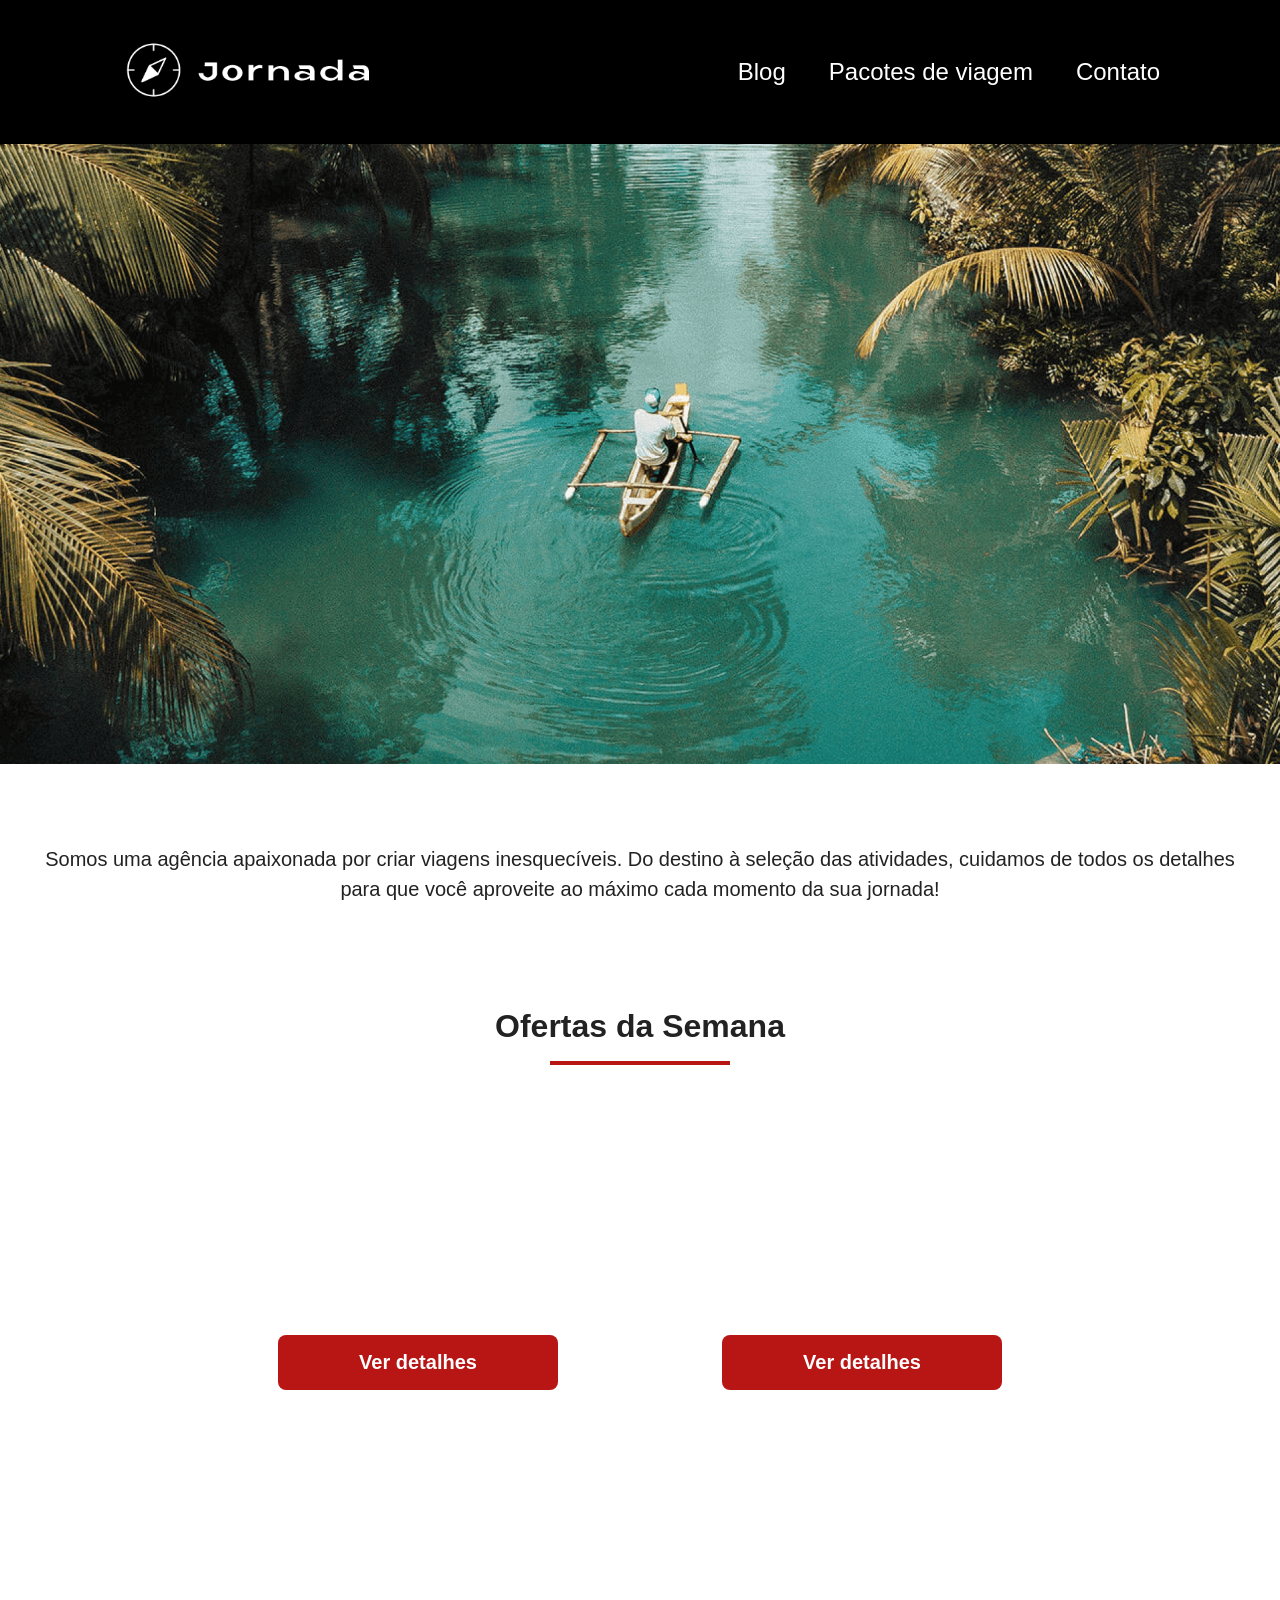
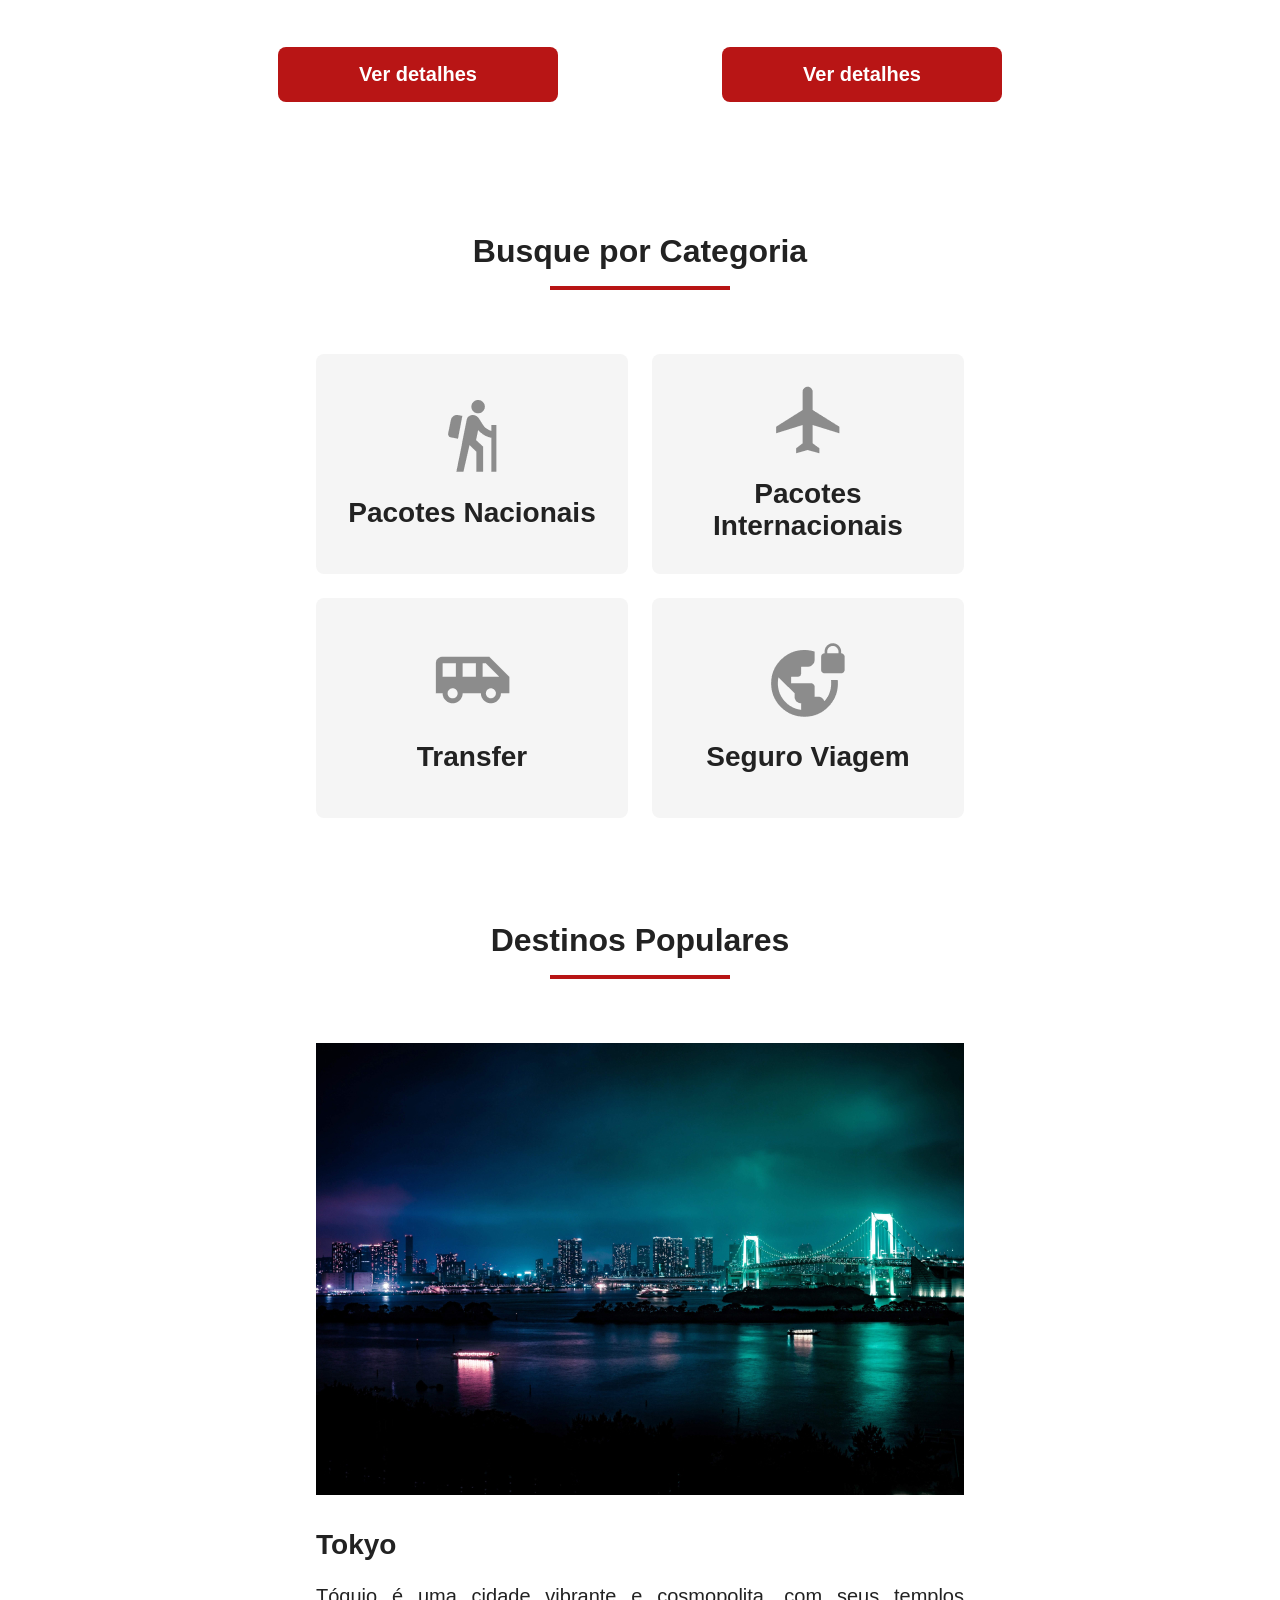
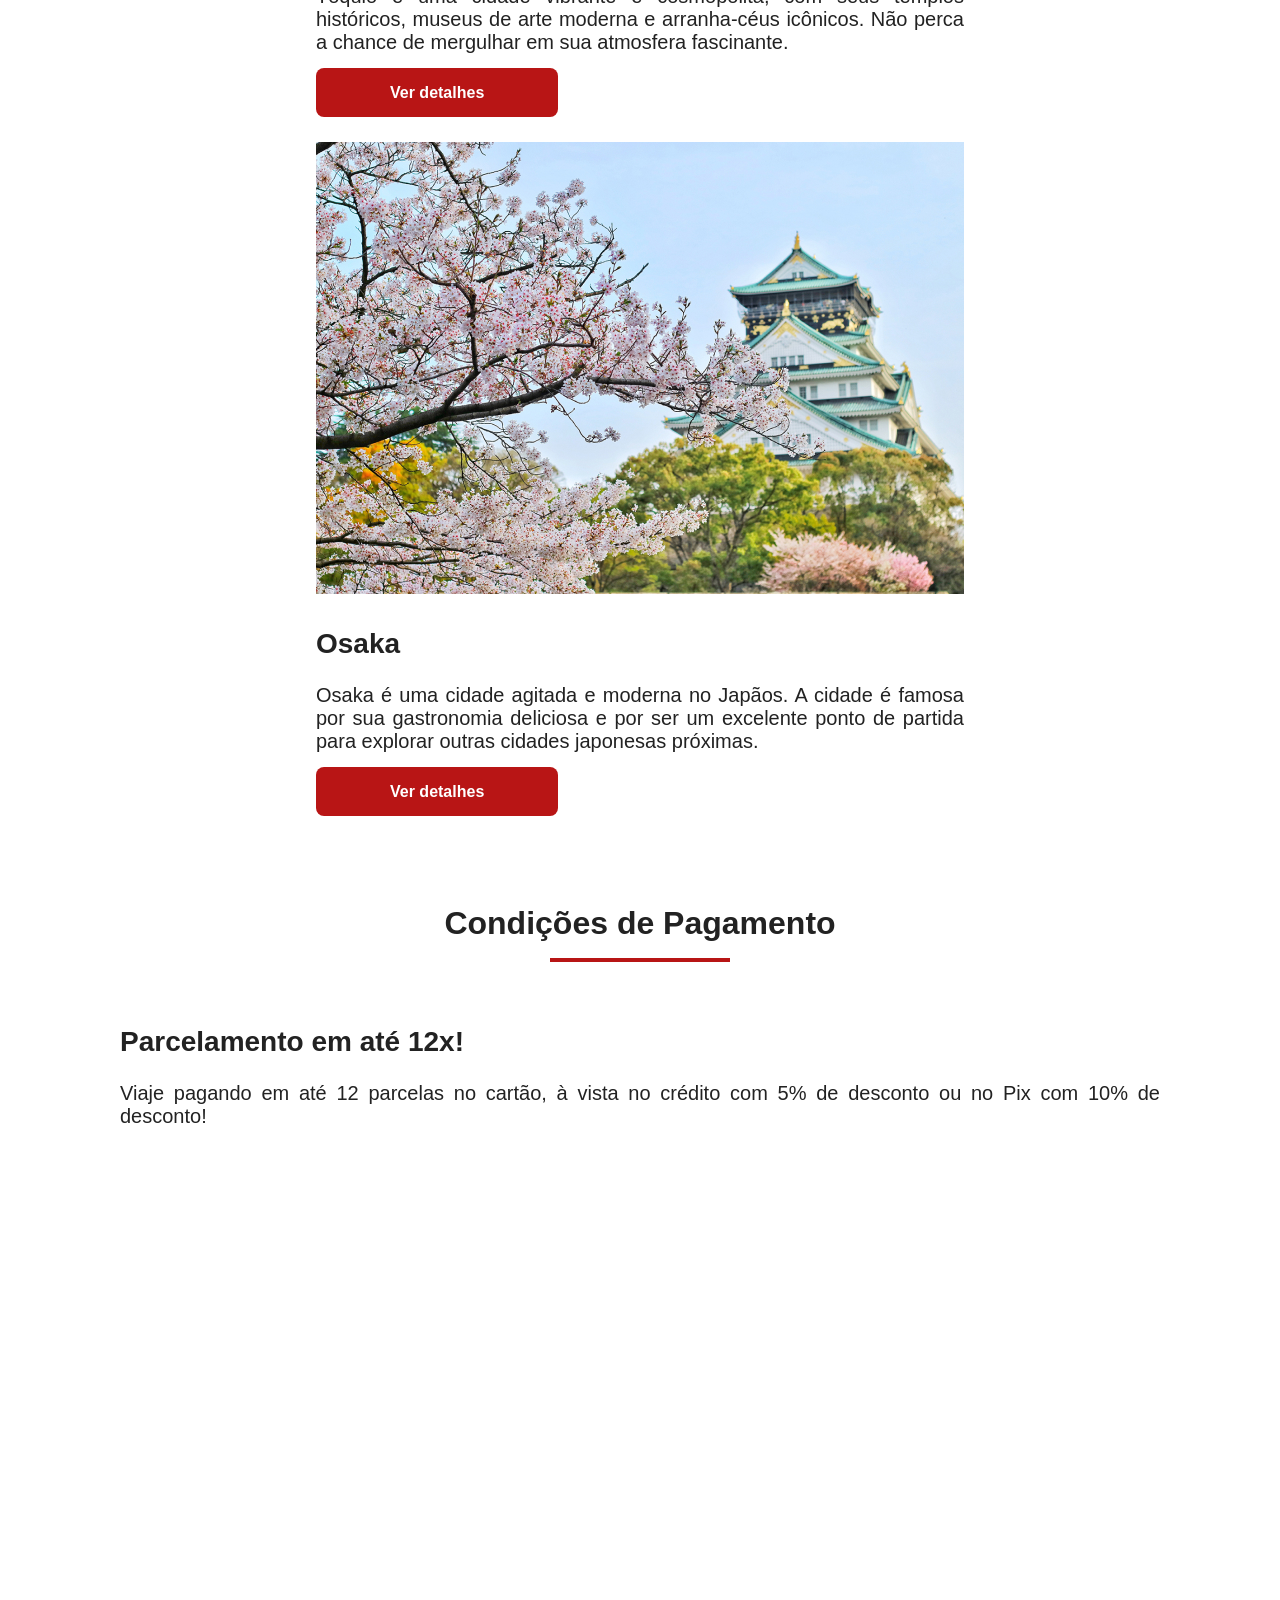
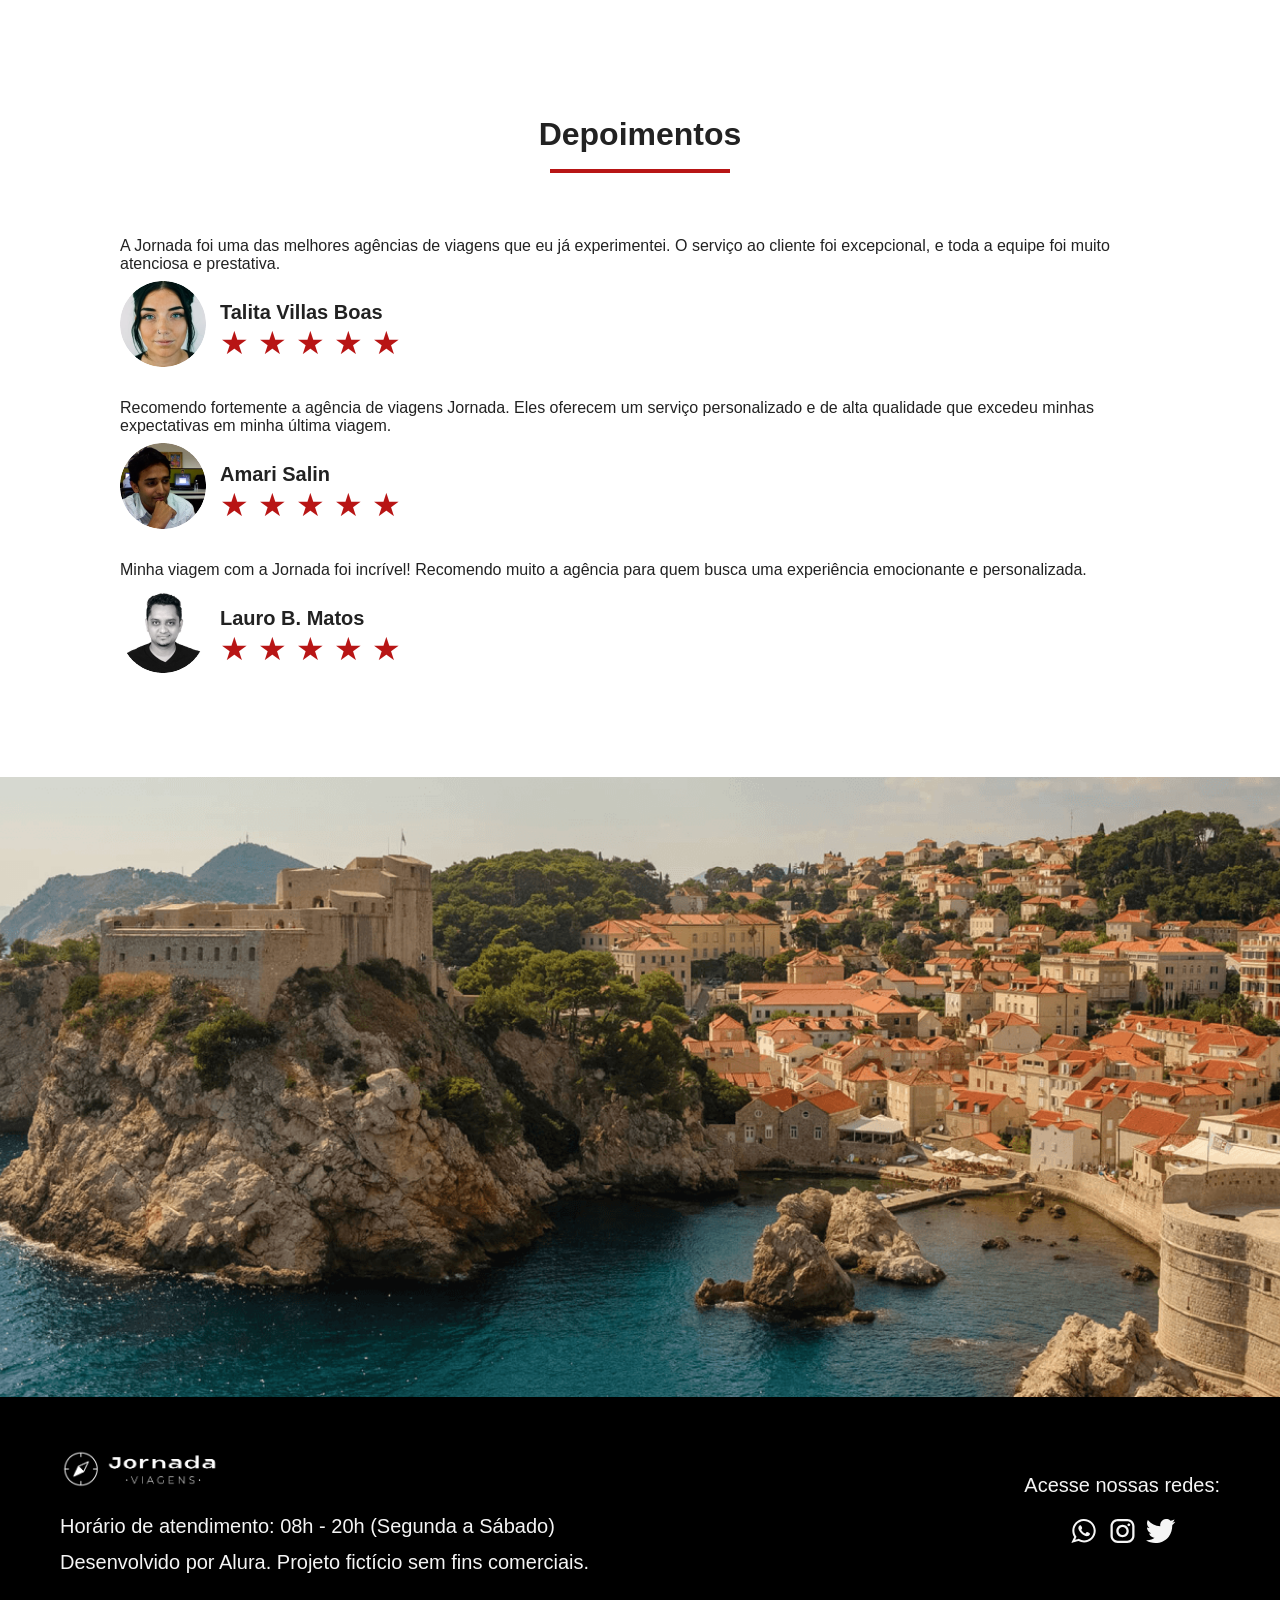
==== commit af97ca9d: "Cria hero na pagina pacotes.html" ====
--- a/index.html
+++ b/index.html
@@ -1,237 +1,410 @@
-<!DOCTYPE html>
+<!doctype html>
 <html lang="pt-br">
-<head>
-    <meta charset="UTF-8">
-    <meta name="viewport" content="width=device-width, initial-scale=1.0">
-    <meta name="description" content="Jornada Viagens,uma agência apaixonada por criar viagens inesquecíveis.">
-    <meta property="og:title" content="Jornada Viagens">
-    <meta property="og:description" content="Uma agência apaixonada por criar viagens inesquecíveis.">
-    <meta property="og:image" content="https://lalaiskarla-br.github.io/jornada-viagens//img/header-e-rodapes/logo-branco-footer.png">
-    <meta property="og:url" content="https://lalaiskarla-br.github.io/jornada-viagens/">
-    <meta property="og:type" content="website">
+  <head>
+    <meta charset="UTF-8" />
+    <meta name="viewport" content="width=device-width, initial-scale=1.0" />
+    <meta
+      name="description"
+      content="Jornada Viagens,uma agência apaixonada por criar viagens inesquecíveis."
+    />
+    <meta property="og:title" content="Jornada Viagens" />
+    <meta
+      property="og:description"
+      content="Uma agência apaixonada por criar viagens inesquecíveis."
+    />
+    <meta
+      property="og:image"
+      content="https://lalaiskarla-br.github.io/jornada-viagens//img/header-e-rodapes/logo-branco-footer.png"
+    />
+    <meta
+      property="og:url"
+      content="https://lalaiskarla-br.github.io/jornada-viagens/"
+    />
+    <meta property="og:type" content="website" />
     <title>Jornada Viagens</title>
-    <link rel="stylesheet" href="css/styles.css">
-    <link rel="shortcut icon" href="favicon.png" type="image/x-icon">
-</head>
-<body>
+    <link rel="stylesheet" href="css/styles.css" />
+    <link rel="shortcut icon" href="favicon.png" type="image/x-icon" />
+  </head>
+  <body class="index">
     <header>
-        <a href="index.html" title="Voltar para a página inicial"  class="logo" target="_blank">
-            <picture>
-                <source media="(min-width:1024px)" srcset="img/header-e-rodapes/logo-branco-desktop.png">
-                <img src="img/header-e-rodapes/simbolo_white.png" alt="Logo da agência Jornda Viagens.">
-            </picture>
-        </a>
-        <div class="navegation-menu">
-            <label for="menu"><img src="img/header-e-rodapes/menu.svg" alt="menu de navegação" class="menu"></label>
-        <input type="checkbox" id="menu" hidden>
+      <a
+        href="index.html"
+        title="Voltar para a página inicial"
+        class="logo"
+        target="_blank"
+      >
+        <picture>
+          <source
+            media="(min-width:1024px)"
+            srcset="img/header-e-rodapes/logo-branco-desktop.png"
+          />
+          <img
+            src="img/header-e-rodapes/simbolo_white.png"
+            alt="Logo da agência Jornda Viagens."
+          />
+        </picture>
+      </a>
+      <div class="navegation-menu">
+        <label for="menu"
+          ><img
+            src="img/header-e-rodapes/menu.svg"
+            alt="menu de navegação"
+            class="menu"
+        /></label>
+        <input type="checkbox" id="menu" hidden />
         <nav>
-            <ul class="list-links">
-            <li><a href="blog.html" title="Acessar o blog" target="_blank">Blog</a></li>
-            <li><a href="pacotes.html" title="Acessar pacotes de viagens" target="_blank">Pacotes de viagem</a></li>
-            <li><a href="contato.html" title="Acessar contatos" target="_blank">Contato</a></li>
-            </ul>
+          <ul class="list-links">
+            <li>
+              <a href="blog.html" title="Acessar o blog" target="_blank"
+                >Blog</a
+              >
+            </li>
+            <li>
+              <a
+                href="pacotes.html"
+                title="Acessar pacotes de viagens"
+                target="_blank"
+                >Pacotes de viagem</a
+              >
+            </li>
+            <li>
+              <a href="contato.html" title="Acessar contatos" target="_blank"
+                >Contato</a
+              >
+            </li>
+          </ul>
         </nav>
-        </input>
-        </div>
+      </div>
     </header>
     <main>
-        <section class="hero">
-            <div class="hero-img"></div>
-            <h2>Somos uma agência apaixonada por criar viagens inesquecíveis. Do destino à seleção das atividades, cuidamos de todos os detalhes para que você aproveite ao máximo cada momento da sua jornada!</h2>
-        </section>
-        <section class="offers">
-            <div class="section-title">
-                <h3 >Ofertas da Semana</h3>
-                <hr>
-            </div>
-            <div class="offers-cards">
-                <article class="card japao">
-                    <div>
-                        <p>HOTEL+AÉREO</p>
-                        <h2>Japão</h2>
-                    </div>
-                    <span>R$ 4000</span>
-                    <a href="destino.html" class="button" target="_blank">Ver detalhes</a>
-                </article>
-                <article class="card sanAndreas">
-                    <div>
-                        <p>HOTEL+AÉREO</p>
-                        <h2>San Andreas</h2>
-                    </div>
-                    <span>R$ 3000</span>
-                    <a href="destino.html" class="button" target="_blank">Ver detalhes</a>
-                </article>
-                <article class="card paraiba">
-                    <div>
-                        <p>HOTEL+AÉREO</p>
-                        <h2>Paraíba</h2>
-                    </div>
-                    <span>R$ 1200</span>
-                    <a href="destino.html" class="button" target="_blank">Ver detalhes</a>
-                </article>
-                <article class="card manaus">
-                    <div>
-                        <p>HOTEL+AÉREO</p>
-                        <h2>Manaus</h2>
-                    </div>
-                    <span>R$ 1600</span>
-                    <a href="destino.html" class="button" target="_blank">Ver detalhes</a>
-                </article>
-            </div>
-        </section>
-        <section class="categories">
-            <div class="section-title">
-                <h3 >Busque por Categoria</h3>
-                <hr>
-            </div>
-            <ul class="list-categories">
-                <li>
-                    <a href="#" class="card-categories" title="Buscar por categorias de pacotes nacionais" target="_blank">
-                        <picture><img src="img/mobile/homepage/icone-pacotes-nacionais.png" alt="Ícone cinza para busca de categorias de Pacotes Nacionais"></picture>
-                        <span>Pacotes Nacionais</span>
-                    </a>
-                </li>
-                <li>
-                    <a href="#" class="card-categories" title="Buscar por categorias de pacotes internacionais" target="_blank">
-                        <picture><img src="img/mobile/homepage/icone-pacotes-interacionais.png" alt="Ícone cinza para busca de categorias de Pacotes Internacionais"></picture>
-                        <span>Pacotes Internacionais</span>
-                    </a>
-                </li>
-                <li>
-                    <a href="#" class="card-categories" title="Buscar por categorias de tranfers" target="_blank">
-                        <picture><img src="img/mobile/homepage/icone-transfer.png" alt="Ícone cinza para busca de categorias de Transfer"></picture>
-                        <span>Transfer</span>
-                    </a>
-                </li>
-                <li>
-                    <a href="#" class="card-categories" title="Buscar por categorias de seguros de viagens" target="_blank">
-                        <picture><img src="img/mobile/homepage/icone-seguro-viagem.png" alt="Ícone cinza para busca de categorias de Seguro Viagem"></picture>
-                        <span>Seguro Viagem</span>
-                    </a>
-                </li>
-            </ul>
-        </section> 
-        <section class="destination">
-            <div class="section-title">
-                <h3>Destinos Populares</h3>
-                <hr>
-            </div>
-            <div class="destination-items">
-                <article>
-                    <picture class="card-item tokyo">  
-                        <source media="(min-width: 1440px)" srcset="img/desktop/homepage/tokyo.jpg">
-                        <source media="(min-width: 768px)" srcset="img/tablet/homepage/tokyo.jpg">
-                        <img src="img/mobile/homepage/tokyo.jpg" alt="Paisagem do destino de Tokyo.">
-                    </picture>
-                    <div class="text-content">
-                        <h4>Tokyo</h4>
-                        <p>Tóquio é uma cidade vibrante e cosmopolita, com seus templos históricos, museus de arte moderna e arranha-céus icônicos. Não perca a chance de mergulhar em sua atmosfera fascinante.</p>
-                    </div>
-                    <footer>
-                        <a href="#" class="button" target="_blank"  title="Acesse detalhes do destino de Tokyo">Ver detalhes</a>
-                    </footer>
-                </article>
-                <article>
-                    <picture class="card-item osaka">
-                        <source media="(min-width: 1440px)" srcset="img/desktop/homepage/osaka.jpg">
-                        <source media="(min-width: 768px)" srcset="img/tablet/homepage/osaka.jpg">
-                        <img src="img/mobile/homepage/osaka.jpg" alt="Paisagem do destino de Osaka.">
-                    </picture>
-                    <div class="text-content">
-                        <h4 >Osaka</h4>
-                        <p>Osaka é uma cidade agitada e moderna no Japãos. A cidade é famosa por sua gastronomia deliciosa e por ser um excelente ponto de partida para explorar outras cidades japonesas próximas.</p>
-                    </div>
-                    <footer>
-                        <a href="#" class="button" target="_blank"  title="Acesse detalhes do destino de Osaka">Ver detalhes</a>
-                    </footer>
-                </article>
-            </div>
-        </section>
-        <section class="payments">
-            <div class="section-title">
-                <h3>Condições de Pagamento</h3>
-                <hr>
-            </div>
-            <div class="content">
-                <div class="text-content">
-                    <h4>Parcelamento em até 12x!</h4>
-                    <p>Viaje pagando em até 12 parcelas no cartão, à vista no crédito com 5% de desconto ou no Pix com 10% de desconto! </p>
-                </div>
-                <div class="gallery-content">
-                    <div class="gallery first-img"></div>
-                    <div class="gallery second-img"></div>
-                    <div class="gallery third-img"></div>
-                </div>
-            </div>
-        </section>
-        <section class="testimonial">
-            <div class="section-title">
-                 <h3>Depoimentos</h3>
-                <hr>
-            </div>
-            <div class="testimonial-content">
-                <article>
-                    <p>A Jornada foi uma das melhores agências de viagens que eu já experimentei. O serviço ao cliente foi excepcional, e toda a equipe foi muito atenciosa e prestativa.</p>
-                    <footer class="profile">
-                            <img src="img/mobile/homepage/Avatar-Talita.png" alt="Imagem de perfil da cliente Talita Villas Boas">                        
-                            <p>Talita Villas Boas</p>
-                            <div class="rating">
-                                <span>★</span>
-                                <span>★</span>
-                                <span>★</span>
-                                <span>★</span>
-                                <span>★</span>                    
-                        </div>
-                    </footer>
-                </article>
-                <article>
-                <p>Recomendo fortemente a agência de viagens Jornada. Eles oferecem um serviço personalizado e de alta qualidade que excedeu minhas expectativas em minha última viagem.</p>
-                    <footer class="profile">
-                        <img src="img/mobile/homepage/Avatar-Amari.png" alt="Imagem de perfil do cliente Amari Salin">                        
-                            <p>Amari Salin</p>
-                            <div class="rating">
-                                <span>★</span>
-                                <span>★</span>
-                                <span>★</span>
-                                <span>★</span>
-                                <span>★</span>                    
-                        </div>
-                    </footer>
-                </article>
-                <article>
-                <p>Minha viagem com a Jornada foi incrível! Recomendo muito a agência para quem busca uma experiência emocionante e personalizada.</p>
-                    <footer class="profile">
-                        <img src="img/mobile/homepage/Avatar-Lauro.png" alt="Imagem de perfil do clienteLauro B. Matos">                        
-                            <p>Lauro B. Matos</p>
-                            <div class="rating">
-                                <span>★</span>
-                                <span>★</span>
-                                <span>★</span>
-                                <span>★</span>
-                                <span>★</span>                    
-                        </div>
-                    </footer>
-                </article>
-               </div>
-        </section>
-        <section class="bottom-hero">
-            <div class="hero-img"></div>
-        </section>
+      <section class="hero">
+        <div class="hero-img"></div>
+        <h2>
+          Somos uma agência apaixonada por criar viagens inesquecíveis. Do
+          destino à seleção das atividades, cuidamos de todos os detalhes para
+          que você aproveite ao máximo cada momento da sua jornada!
+        </h2>
+      </section>
+      <section class="offers">
+        <div class="section-title">
+          <h3>Ofertas da Semana</h3>
+          <hr />
+        </div>
+        <div class="offers-cards">
+          <article class="card japao">
+            <div>
+              <p>HOTEL+AÉREO</p>
+              <h2>Japão</h2>
+            </div>
+            <span>R$ 4000</span>
+            <a href="destino.html" class="button" target="_blank"
+              >Ver detalhes</a
+            >
+          </article>
+          <article class="card sanAndreas">
+            <div>
+              <p>HOTEL+AÉREO</p>
+              <h2>San Andreas</h2>
+            </div>
+            <span>R$ 3000</span>
+            <a href="destino.html" class="button" target="_blank"
+              >Ver detalhes</a
+            >
+          </article>
+          <article class="card paraiba">
+            <div>
+              <p>HOTEL+AÉREO</p>
+              <h2>Paraíba</h2>
+            </div>
+            <span>R$ 1200</span>
+            <a href="destino.html" class="button" target="_blank"
+              >Ver detalhes</a
+            >
+          </article>
+          <article class="card manaus">
+            <div>
+              <p>HOTEL+AÉREO</p>
+              <h2>Manaus</h2>
+            </div>
+            <span>R$ 1600</span>
+            <a href="destino.html" class="button" target="_blank"
+              >Ver detalhes</a
+            >
+          </article>
+        </div>
+      </section>
+      <section class="categories">
+        <div class="section-title">
+          <h3>Busque por Categoria</h3>
+          <hr />
+        </div>
+        <ul class="list-categories">
+          <li>
+            <a
+              href="#"
+              class="card-categories"
+              title="Buscar por categorias de pacotes nacionais"
+              target="_blank"
+            >
+              <picture
+                ><img
+                  src="img/mobile/homepage/icone-pacotes-nacionais.png"
+                  alt="Ícone cinza para busca de categorias de Pacotes Nacionais"
+              /></picture>
+              <span>Pacotes Nacionais</span>
+            </a>
+          </li>
+          <li>
+            <a
+              href="#"
+              class="card-categories"
+              title="Buscar por categorias de pacotes internacionais"
+              target="_blank"
+            >
+              <picture
+                ><img
+                  src="img/mobile/homepage/icone-pacotes-interacionais.png"
+                  alt="Ícone cinza para busca de categorias de Pacotes Internacionais"
+              /></picture>
+              <span>Pacotes Internacionais</span>
+            </a>
+          </li>
+          <li>
+            <a
+              href="#"
+              class="card-categories"
+              title="Buscar por categorias de tranfers"
+              target="_blank"
+            >
+              <picture
+                ><img
+                  src="img/mobile/homepage/icone-transfer.png"
+                  alt="Ícone cinza para busca de categorias de Transfer"
+              /></picture>
+              <span>Transfer</span>
+            </a>
+          </li>
+          <li>
+            <a
+              href="#"
+              class="card-categories"
+              title="Buscar por categorias de seguros de viagens"
+              target="_blank"
+            >
+              <picture
+                ><img
+                  src="img/mobile/homepage/icone-seguro-viagem.png"
+                  alt="Ícone cinza para busca de categorias de Seguro Viagem"
+              /></picture>
+              <span>Seguro Viagem</span>
+            </a>
+          </li>
+        </ul>
+      </section>
+      <section class="destination">
+        <div class="section-title">
+          <h3>Destinos Populares</h3>
+          <hr />
+        </div>
+        <div class="destination-items">
+          <article>
+            <picture class="card-item tokyo">
+              <source
+                media="(min-width: 1440px)"
+                srcset="img/desktop/homepage/tokyo.jpg"
+              />
+              <source
+                media="(min-width: 768px)"
+                srcset="img/tablet/homepage/tokyo.jpg"
+              />
+              <img
+                src="img/mobile/homepage/tokyo.jpg"
+                alt="Paisagem do destino de Tokyo."
+              />
+            </picture>
+            <div class="text-content">
+              <h4>Tokyo</h4>
+              <p>
+                Tóquio é uma cidade vibrante e cosmopolita, com seus templos
+                históricos, museus de arte moderna e arranha-céus icônicos. Não
+                perca a chance de mergulhar em sua atmosfera fascinante.
+              </p>
+            </div>
+            <footer>
+              <a
+                href="#"
+                class="button"
+                target="_blank"
+                title="Acesse detalhes do destino de Tokyo"
+                >Ver detalhes</a
+              >
+            </footer>
+          </article>
+          <article>
+            <picture class="card-item osaka">
+              <source
+                media="(min-width: 1440px)"
+                srcset="img/desktop/homepage/osaka.jpg"
+              />
+              <source
+                media="(min-width: 768px)"
+                srcset="img/tablet/homepage/osaka.jpg"
+              />
+              <img
+                src="img/mobile/homepage/osaka.jpg"
+                alt="Paisagem do destino de Osaka."
+              />
+            </picture>
+            <div class="text-content">
+              <h4>Osaka</h4>
+              <p>
+                Osaka é uma cidade agitada e moderna no Japãos. A cidade é
+                famosa por sua gastronomia deliciosa e por ser um excelente
+                ponto de partida para explorar outras cidades japonesas
+                próximas.
+              </p>
+            </div>
+            <footer>
+              <a
+                href="#"
+                class="button"
+                target="_blank"
+                title="Acesse detalhes do destino de Osaka"
+                >Ver detalhes</a
+              >
+            </footer>
+          </article>
+        </div>
+      </section>
+      <section class="payments">
+        <div class="section-title">
+          <h3>Condições de Pagamento</h3>
+          <hr />
+        </div>
+        <div class="content">
+          <div class="text-content">
+            <h4>Parcelamento em até 12x!</h4>
+            <p>
+              Viaje pagando em até 12 parcelas no cartão, à vista no crédito com
+              5% de desconto ou no Pix com 10% de desconto!
+            </p>
+          </div>
+          <div class="gallery-content">
+            <div class="gallery first-img"></div>
+            <div class="gallery second-img"></div>
+            <div class="gallery third-img"></div>
+          </div>
+        </div>
+      </section>
+      <section class="testimonial">
+        <div class="section-title">
+          <h3>Depoimentos</h3>
+          <hr />
+        </div>
+        <div class="testimonial-content">
+          <article>
+            <p>
+              A Jornada foi uma das melhores agências de viagens que eu já
+              experimentei. O serviço ao cliente foi excepcional, e toda a
+              equipe foi muito atenciosa e prestativa.
+            </p>
+            <footer class="profile">
+              <img
+                src="img/mobile/homepage/Avatar-Talita.png"
+                alt="Imagem de perfil da cliente Talita Villas Boas"
+              />
+              <p>Talita Villas Boas</p>
+              <div class="rating">
+                <span>★</span>
+                <span>★</span>
+                <span>★</span>
+                <span>★</span>
+                <span>★</span>
+              </div>
+            </footer>
+          </article>
+          <article>
+            <p>
+              Recomendo fortemente a agência de viagens Jornada. Eles oferecem
+              um serviço personalizado e de alta qualidade que excedeu minhas
+              expectativas em minha última viagem.
+            </p>
+            <footer class="profile">
+              <img
+                src="img/mobile/homepage/Avatar-Amari.png"
+                alt="Imagem de perfil do cliente Amari Salin"
+              />
+              <p>Amari Salin</p>
+              <div class="rating">
+                <span>★</span>
+                <span>★</span>
+                <span>★</span>
+                <span>★</span>
+                <span>★</span>
+              </div>
+            </footer>
+          </article>
+          <article>
+            <p>
+              Minha viagem com a Jornada foi incrível! Recomendo muito a agência
+              para quem busca uma experiência emocionante e personalizada.
+            </p>
+            <footer class="profile">
+              <img
+                src="img/mobile/homepage/Avatar-Lauro.png"
+                alt="Imagem de perfil do clienteLauro B. Matos"
+              />
+              <p>Lauro B. Matos</p>
+              <div class="rating">
+                <span>★</span>
+                <span>★</span>
+                <span>★</span>
+                <span>★</span>
+                <span>★</span>
+              </div>
+            </footer>
+          </article>
+        </div>
+      </section>
+      <section class="bottom-hero">
+        <div class="hero-img"></div>
+      </section>
     </main>
-    <footer class="main-footer">   
-            <div class="footer-content">
-                <img src="img/header-e-rodapes/logo-branco-footer.png" alt="Logo branco da Agência Jornada Viagens">
-                <p>Horário de atendimento: 08h - 20h (Segunda a Sábado)</p>
-                <p>Desenvolvido por Alura. Projeto fictício sem fins comerciais.</p>
-            </div>
-            <div class="footer-social">
-                <p>Acesse nossas redes:</p>
-                <div class="socialmedia">
-                    <a href="#" target="_blank" title="Entre em contato através do Whatsapp do Jornada Viagens"><img src="img/header-e-rodapes/whatsapp.svg" alt="Ícone de contato via Whatsapp para Agência Jornada Viagens"></a>
-                    <a href="" target="_blank" title="Acesse o Instagram do Jornada Viagens"><img src="img/header-e-rodapes/instagram.svg" alt="Ícone de contato via Instragam para Agência Jornada Viagens"></a>
-                    <a href="" target="_blank" title="Acesse o Twitter do Jornada Viagens"><img src="img/header-e-rodapes/twitter.svg" alt="Ícone de contato via Twitter para Agência Jornada Viagens"></a>
-                </div>
-            </div>   
+    <footer class="main-footer">
+      <div class="footer-content">
+        <img
+          src="img/header-e-rodapes/logo-branco-footer.png"
+          alt="Logo branco da Agência Jornada Viagens"
+        />
+        <p>Horário de atendimento: 08h - 20h (Segunda a Sábado)</p>
+        <p>Desenvolvido por Alura. Projeto fictício sem fins comerciais.</p>
+      </div>
+      <div class="footer-social">
+        <p>Acesse nossas redes:</p>
+        <div class="socialmedia">
+          <a
+            href="#"
+            target="_blank"
+            title="Entre em contato através do Whatsapp do Jornada Viagens"
+            ><img
+              src="img/header-e-rodapes/whatsapp.svg"
+              alt="Ícone de contato via Whatsapp para Agência Jornada Viagens"
+          /></a>
+          <a
+            href=""
+            target="_blank"
+            title="Acesse o Instagram do Jornada Viagens"
+            ><img
+              src="img/header-e-rodapes/instagram.svg"
+              alt="Ícone de contato via Instragam para Agência Jornada Viagens"
+          /></a>
+          <a href="" target="_blank" title="Acesse o Twitter do Jornada Viagens"
+            ><img
+              src="img/header-e-rodapes/twitter.svg"
+              alt="Ícone de contato via Twitter para Agência Jornada Viagens"
+          /></a>
+        </div>
+      </div>
     </footer>
-</body>
-</html>+  </body>
+</html>
--- a/css/styles.css
+++ b/css/styles.css
@@ -6,4 +6,5 @@
 @import url(destination.css);
 @import url(payments.css);
 @import url(testimonial.css);
-@import url(footer.css);+@import url(footer.css);
+
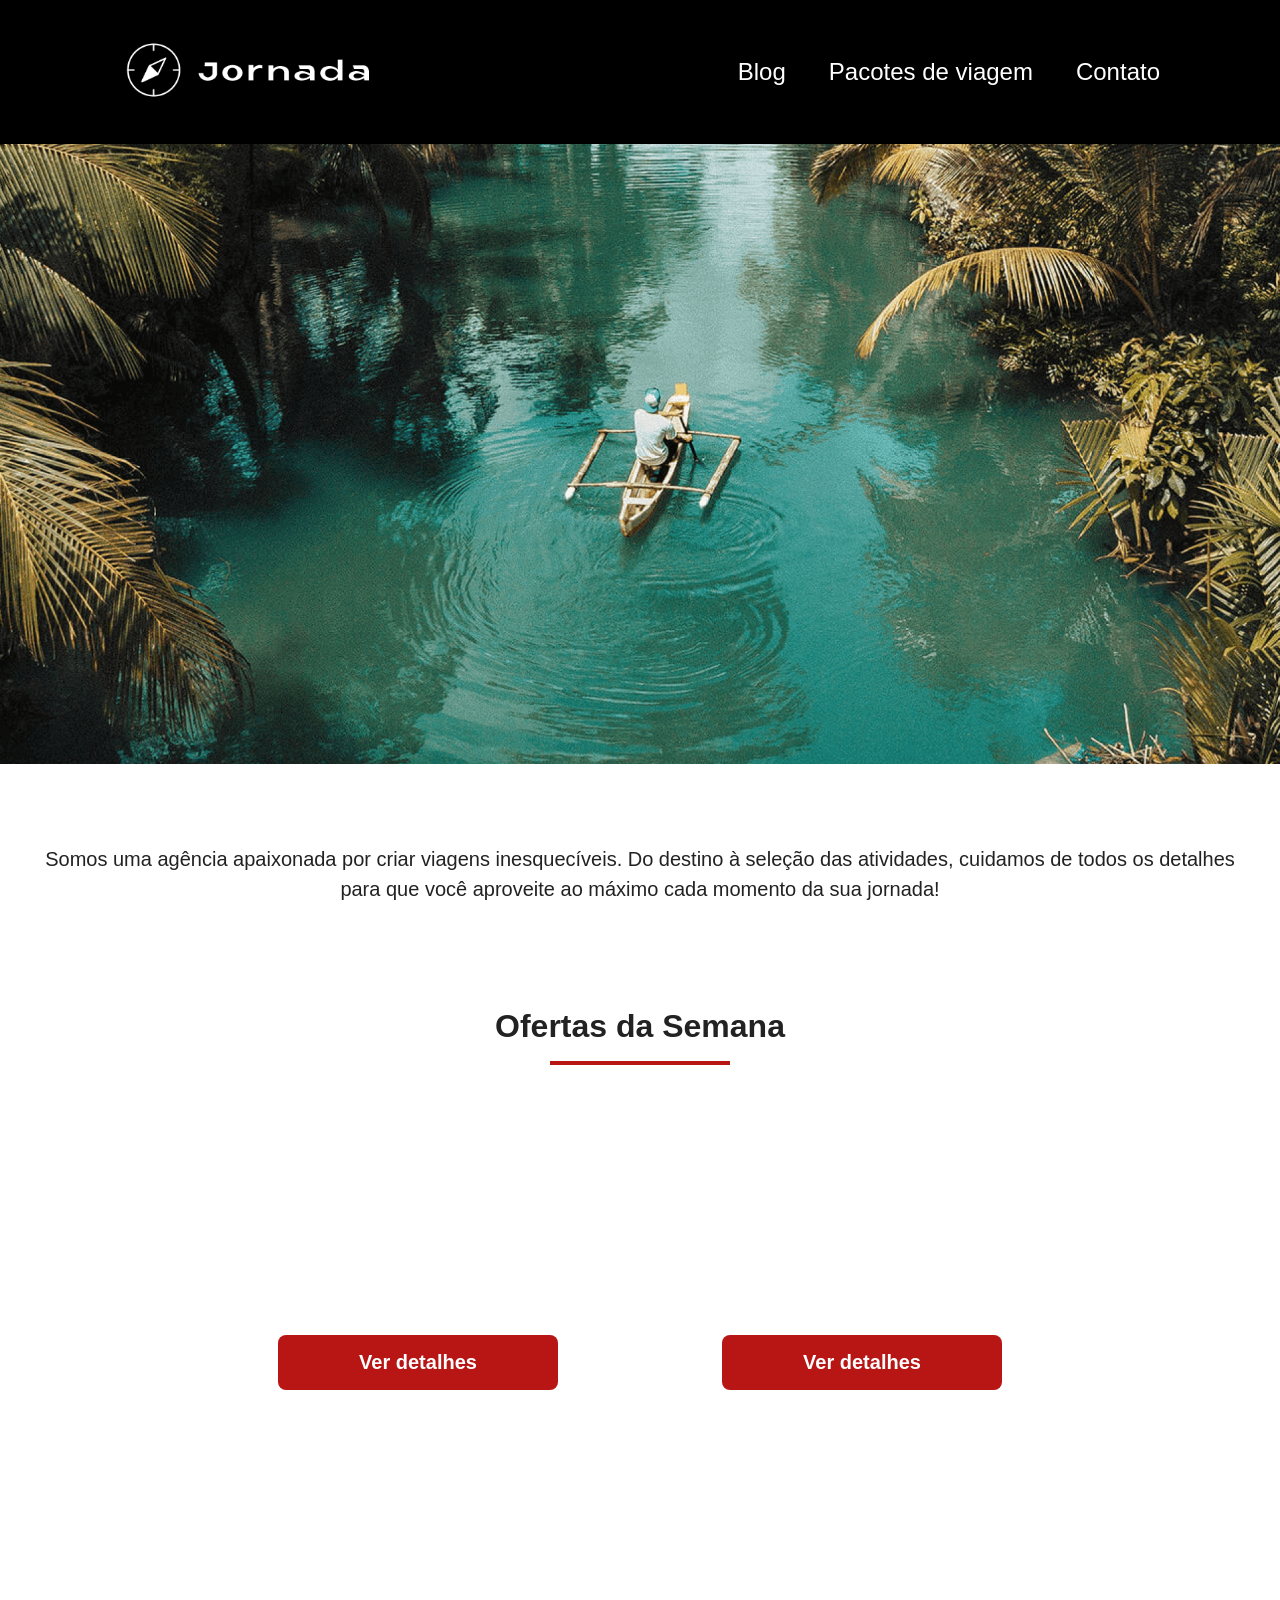
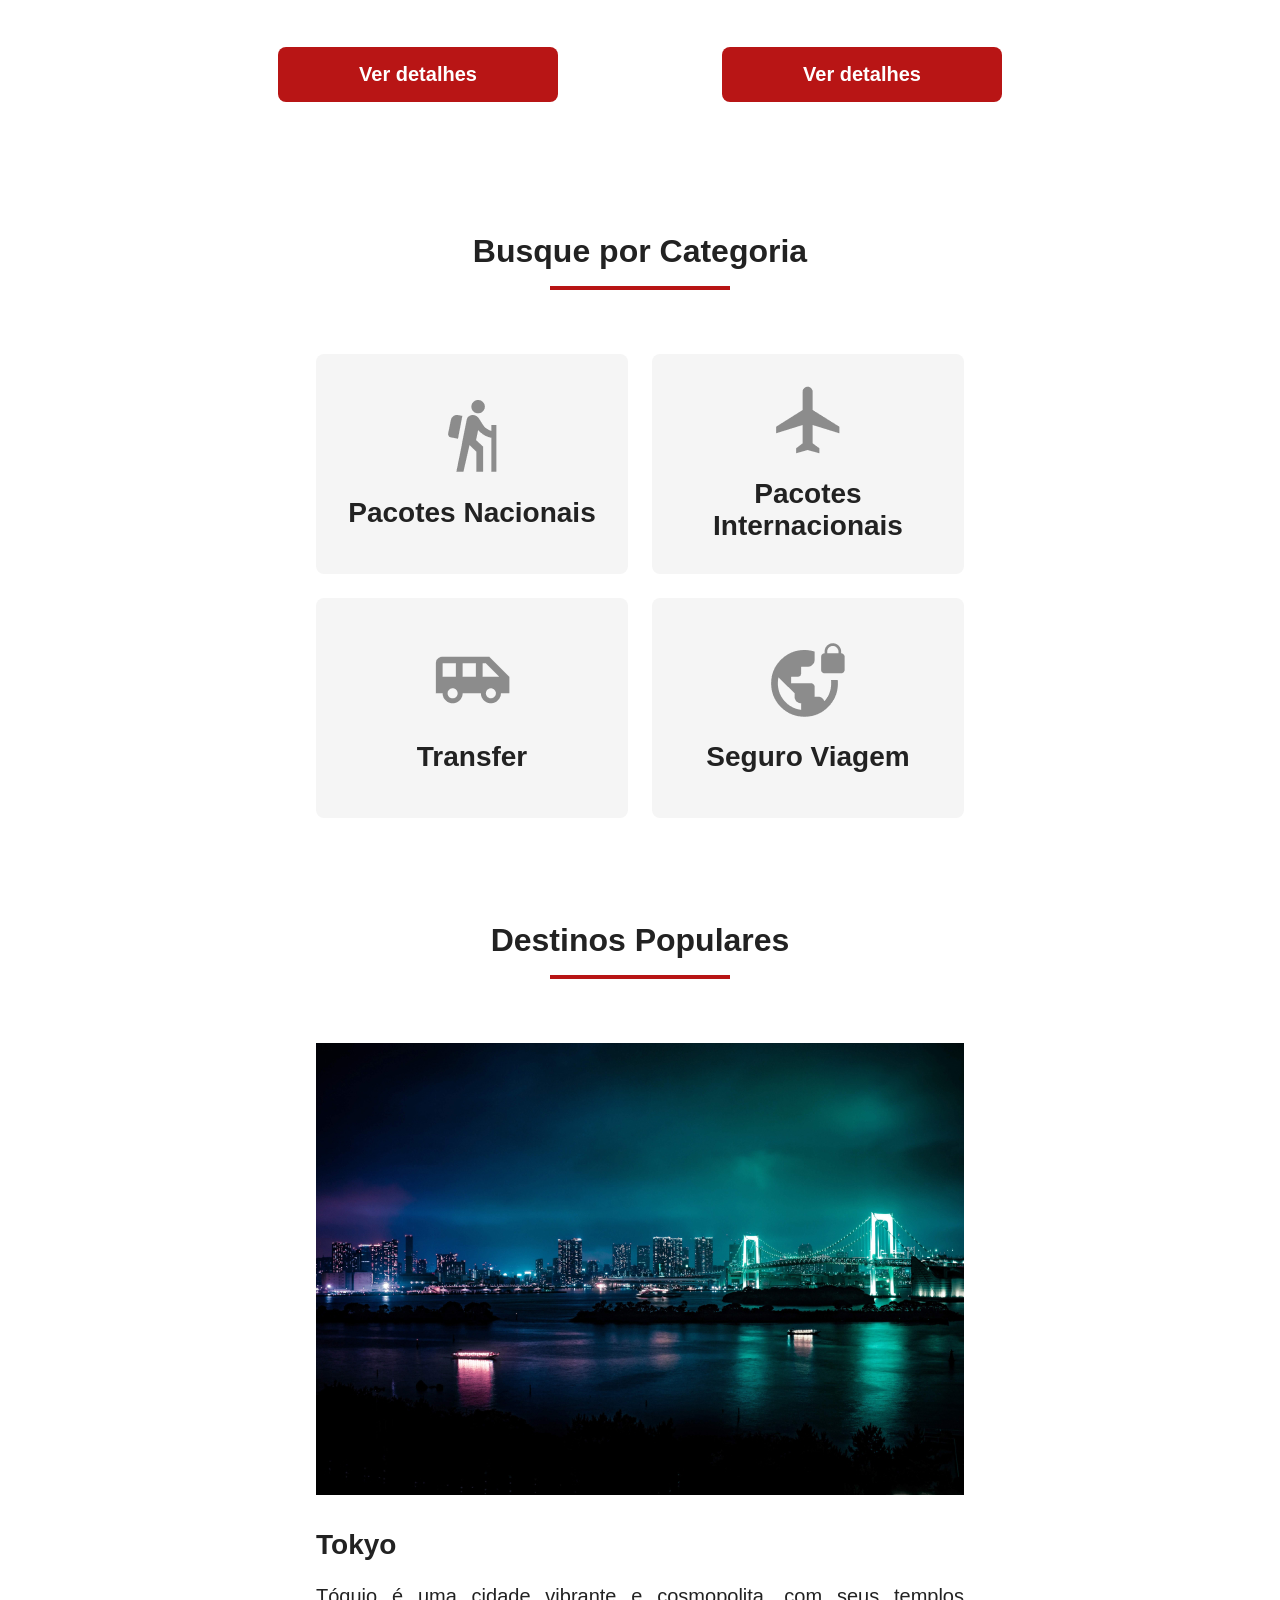
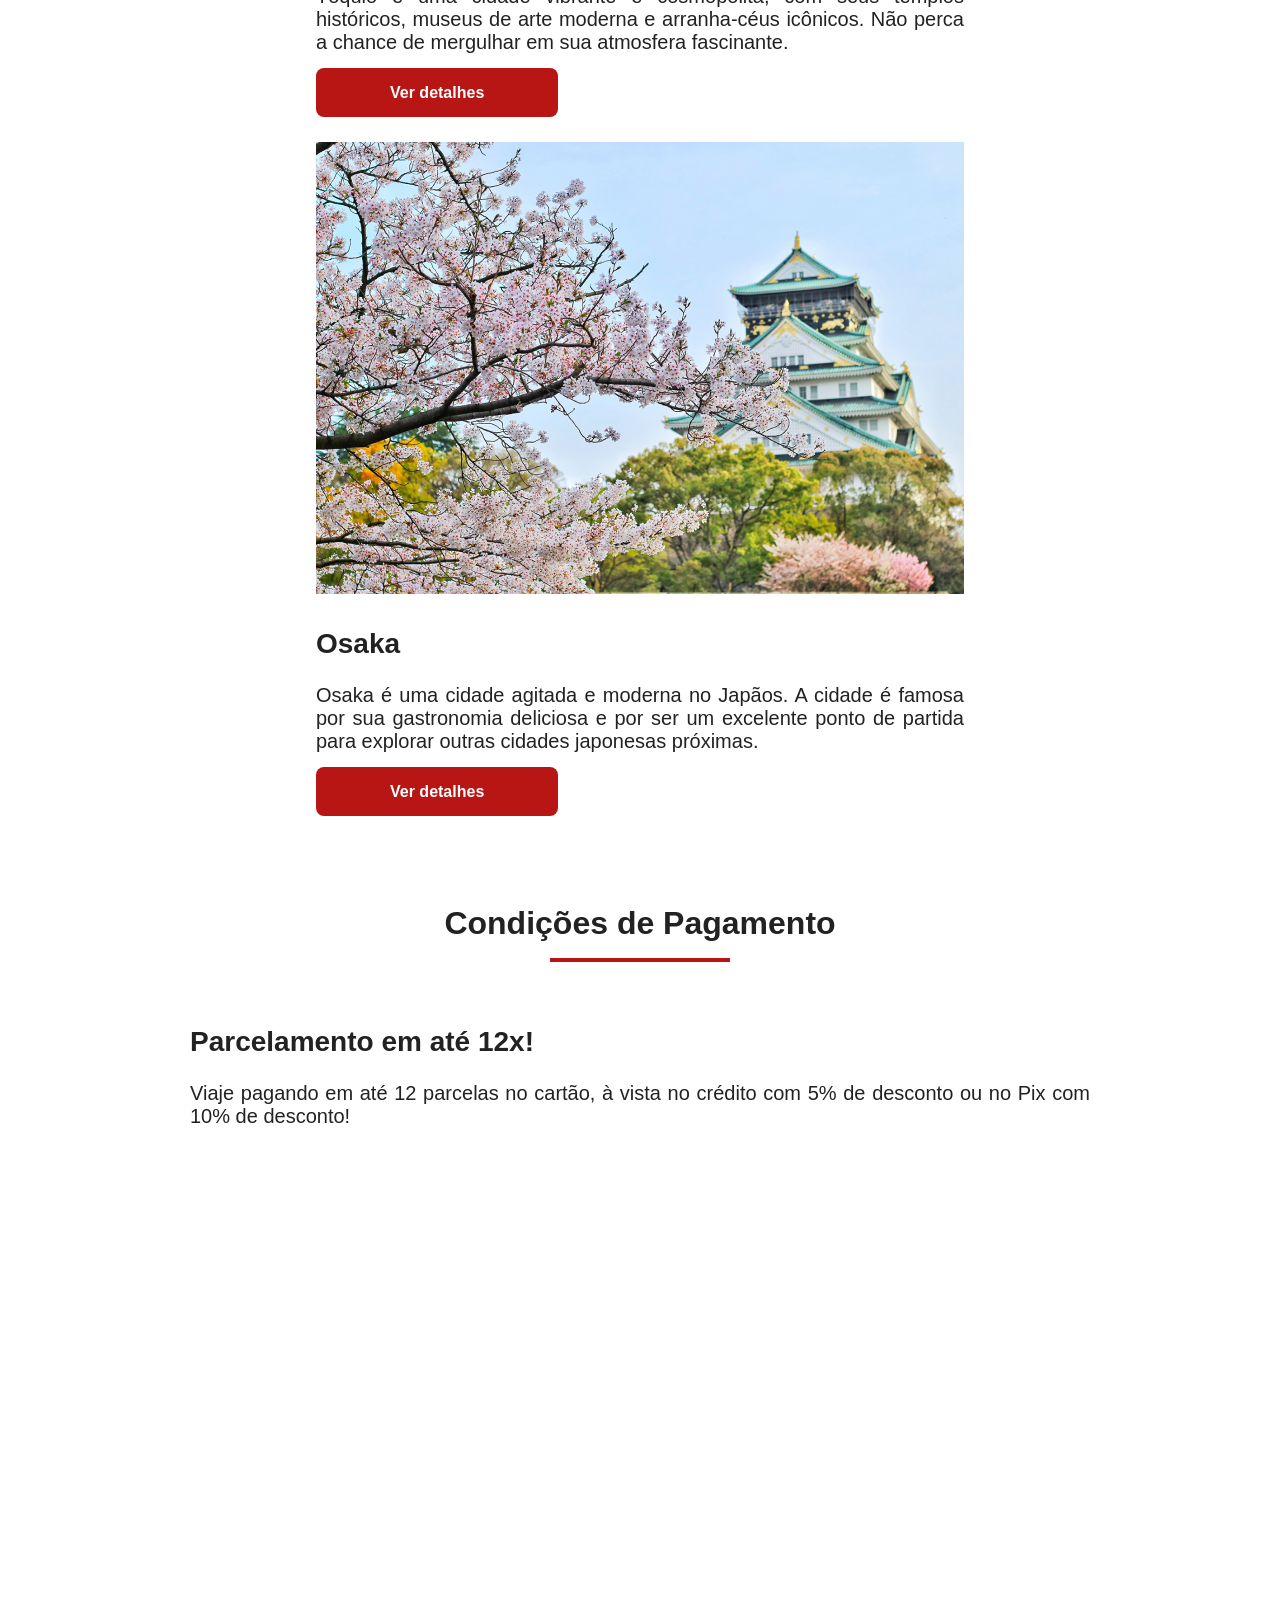
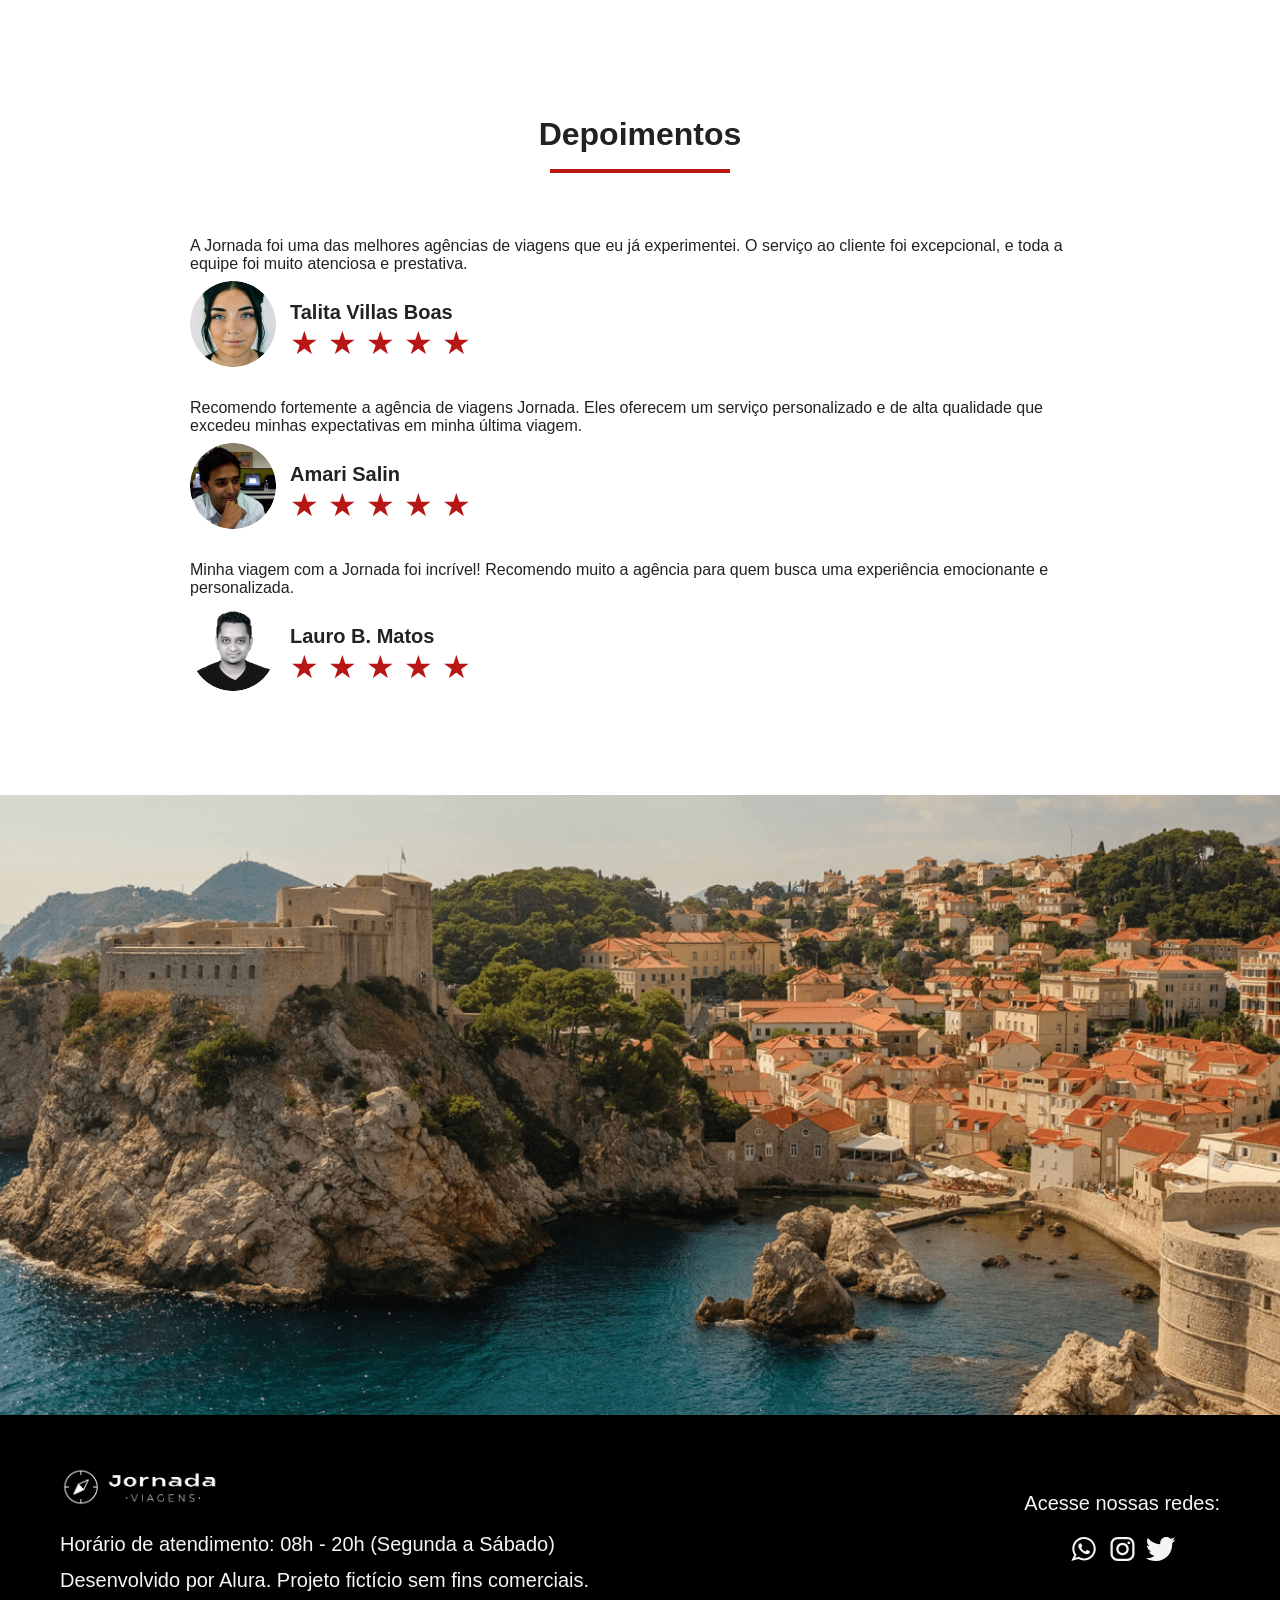
==== commit 7e04e758: "Finaliza depoimentos da pagina pacotes" ====
--- a/index.html
+++ b/index.html
@@ -310,7 +310,7 @@
             </p>
             <footer class="profile">
               <img
-                src="img/mobile/homepage/Avatar-Talita.png"
+                src="img/avatars/talita-villas-boas.png"
                 alt="Imagem de perfil da cliente Talita Villas Boas"
               />
               <p>Talita Villas Boas</p>
@@ -331,7 +331,7 @@
             </p>
             <footer class="profile">
               <img
-                src="img/mobile/homepage/Avatar-Amari.png"
+                src="img/avatars/amari-salin.png"
                 alt="Imagem de perfil do cliente Amari Salin"
               />
               <p>Amari Salin</p>
@@ -351,8 +351,8 @@
             </p>
             <footer class="profile">
               <img
-                src="img/mobile/homepage/Avatar-Lauro.png"
-                alt="Imagem de perfil do clienteLauro B. Matos"
+                src="img/avatars/lauro-b-matos.png"
+                alt="Imagem de perfil do cliente Lauro B. Matos"
               />
               <p>Lauro B. Matos</p>
               <div class="rating">
@@ -366,6 +366,7 @@
           </article>
         </div>
       </section>
+
       <section class="bottom-hero">
         <div class="hero-img"></div>
       </section>
